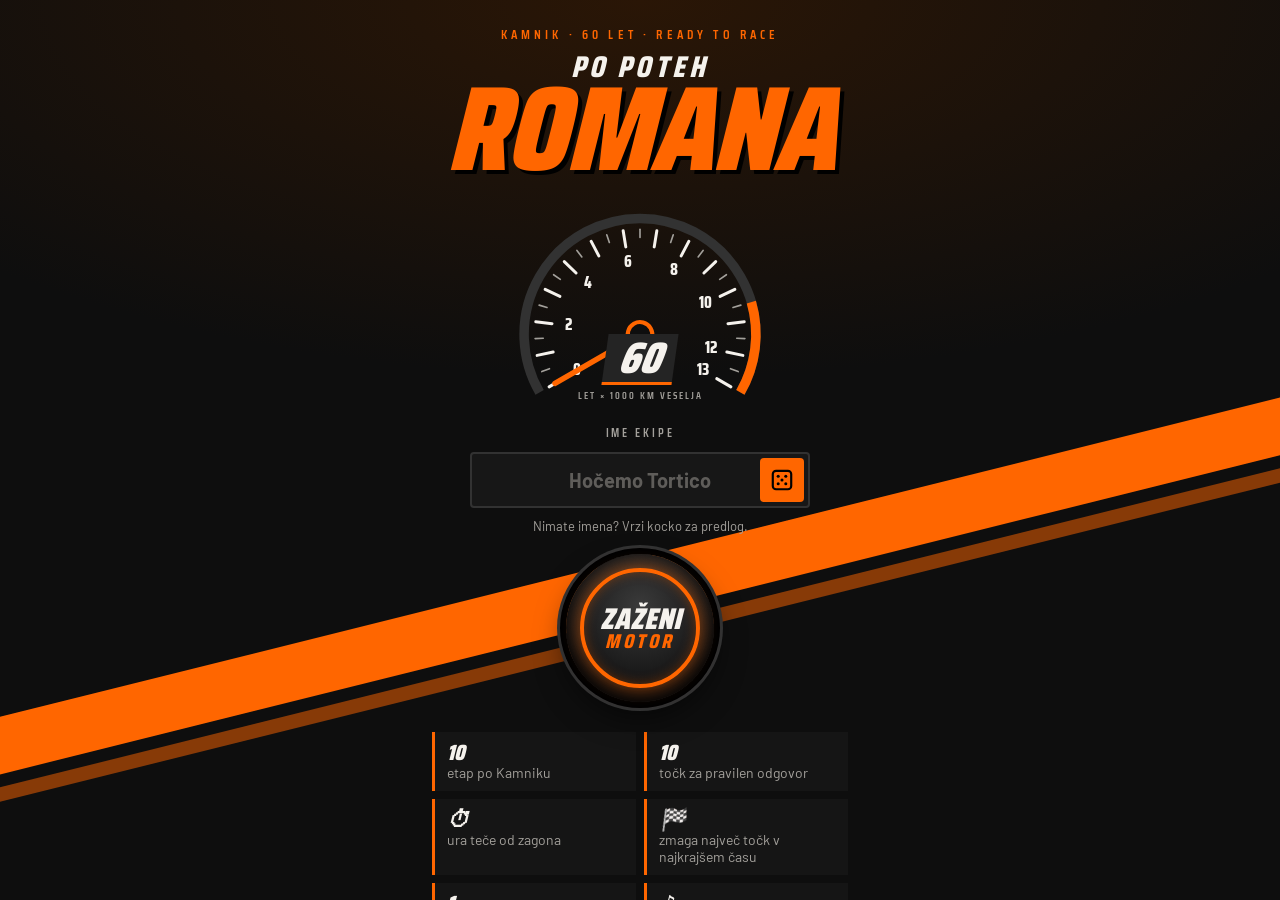
==== index.html @ 0e4c661f "Po poteh Romana – PWA kviz ob 60. rojstnem dnevu Co-Authored-By: Claude Opus 5.5 <noreply@anthropic." ====
<!DOCTYPE html>
<html lang="sl">
<head>
<meta charset="utf-8">
<meta name="viewport" content="width=device-width, initial-scale=1, viewport-fit=cover">
<title>Po poteh Romana – kviz ob 60. rojstnem dnevu</title>
<meta name="description" content="Motoristični kviz po Kamniku ob Romanovem 60. rojstnem dnevu.">
<meta name="theme-color" content="#0E0E0E">
<meta name="apple-mobile-web-app-capable" content="yes">
<meta name="mobile-web-app-capable" content="yes">
<meta name="apple-mobile-web-app-status-bar-style" content="black-translucent">
<meta name="apple-mobile-web-app-title" content="Po poteh Romana">
<link rel="manifest" href="manifest.webmanifest">
<link rel="icon" href="icons/icon.svg" type="image/svg+xml">
<link rel="apple-touch-icon" href="icons/apple-touch-icon.png">
<link rel="stylesheet" href="vendor/leaflet.css">
<link rel="stylesheet" href="app.css">
</head>
<body>

<!-- ============ UVOD ============ -->
<section id="intro" class="screen is-active" aria-labelledby="intro-title">
  <div class="intro-stripes" aria-hidden="true"></div>
  <div class="intro-inner">
    <p class="kicker">Kamnik · 60 let · Ready to race</p>
    <h1 id="intro-title" class="title">
      <span class="title-small">Po poteh</span>
      <span class="title-big">ROMANA</span>
    </h1>

    <div class="tach" aria-hidden="true">
      <svg viewBox="0 0 220 150" class="tach-svg">
        <g id="tach-ticks"></g>
        <path id="tach-red" class="tach-red"/>
        <g id="tach-needle" class="tach-needle">
          <line x1="110" y1="100" x2="110" y2="28"/>
          <circle cx="110" cy="100" r="9"/>
        </g>
      </svg>
      <div class="tach-readout">
        <span class="tach-num">60</span>
        <span class="tach-unit">LET&nbsp;× 1000&nbsp;KM&nbsp;VESELJA</span>
      </div>
    </div>

    <form id="rider-form" class="rider-form" autocomplete="off">
      <label for="rider-name" class="field-label">Ime ekipe</label>
      <div class="name-wrap">
        <input id="rider-name" name="rider" maxlength="28" placeholder="Rdeča črta" required>
        <button type="button" class="dice" id="dice-btn" aria-label="Predlagaj ime ekipe" title="Predlagaj ime ekipe">
          <svg viewBox="0 0 24 24"><rect x="3.5" y="3.5" width="17" height="17" rx="3"/><circle cx="8.5" cy="8.5" r="1.4"/><circle cx="15.5" cy="8.5" r="1.4"/><circle cx="12" cy="12" r="1.4"/><circle cx="8.5" cy="15.5" r="1.4"/><circle cx="15.5" cy="15.5" r="1.4"/></svg>
        </button>
      </div>
      <p class="hint small name-warn" id="name-taken" role="alert" hidden></p>
      <p class="hint small">Nimate imena? Vrzi kocko za predlog.</p>
      <button type="submit" class="ignition" id="ignition">
        <span class="ignition-ring"></span>
        <span class="ignition-text"><b>ZAŽENI</b><small>MOTOR</small></span>
      </button>
      <p class="hint" id="resume-hint" hidden>
        Vožnja je že v teku. <button type="button" class="link" id="resume-btn">Nadaljuj vožnjo</button>
      </p>
    </form>

    <ul class="rules">
      <li><b>10</b> etap po Kamniku</li>
      <li><b>10</b> točk za pravilen odgovor</li>
      <li><b>⏱</b> ura teče od zagona</li>
      <li><b>🏁</b> zmaga največ točk v najkrajšem času</li>
      <li><b>1</b> poskus na etapo</li>
      <li><b>♪</b> Radio Softi na vsaki etapi</li>
    </ul>

    <div class="intro-links">
      <button type="button" class="ghost-btn" data-open-help>Navodila</button>
      <button type="button" class="ghost-btn" data-open-board>Lestvica v živo</button>
    </div>
    <button id="install-btn" class="ghost-btn" hidden>Namesti v garažo (domači zaslon)</button>
    <p class="version">različica 16 · 17. 11. 2026</p>
    <p id="ios-hint" class="hint small" hidden>Na iPhonu: <b>Deli</b> → <b>Dodaj na začetni zaslon</b></p>
  </div>
</section>

<!-- ============ IGRA ============ -->
<section id="game" class="screen" aria-label="Zemljevid trase">
  <div id="map" role="application" aria-label="Zemljevid Kamnika z etapami"></div>

  <header class="hud">
    <div class="hud-cell hud-rider">
      <span class="hud-label" id="hud-name">—</span>
      <span class="hud-value timer" id="hud-time" aria-label="Čas vožnje">0:00</span>
    </div>
    <div class="hud-cell hud-score">
      <svg viewBox="0 0 64 40" class="mini-gauge" aria-hidden="true">
        <path d="M6 36 A26 26 0 0 1 58 36" class="mg-bg"/>
        <path d="M6 36 A26 26 0 0 1 58 36" class="mg-fill" id="mg-fill"/>
      </svg>
      <span class="hud-value big"><span id="hud-score">0</span><small>/100</small></span>
      <span class="hud-label">točke</span>
    </div>
    <div class="hud-cell hud-gear">
      <span class="hud-label">Prestava</span>
      <span class="gear" id="hud-gear">N</span>
    </div>
  </header>

  <div class="progress-rail" aria-hidden="true"><div id="progress-fill"></div></div>

  <footer class="dock">
    <button id="next-btn" class="next-btn">
      <span class="next-kicker" id="next-kicker">Naslednja etapa</span>
      <span class="next-name" id="next-name">—</span>
      <span class="next-arrow" aria-hidden="true">
        <svg viewBox="0 0 24 24"><path d="M5 12h12M12 6l6 6-6 6"/></svg>
      </span>
    </button>
  </footer>

  <aside id="stages" class="stages" aria-label="Seznam etap">
    <div class="stages-head">
      <div>
        <p class="kicker">Trasa po Kamniku</p>
        <h2>Etape</h2>
      </div>
      <button class="sheet-close stages-close" id="stages-close" aria-label="Zapri seznam etap">
        <svg viewBox="0 0 24 24"><path d="M6 6l12 12M18 6L6 18"/></svg>
      </button>
    </div>
    <ol class="stages-list" id="stages-list"></ol>
  </aside>
  <div class="backdrop stages-backdrop" id="stages-backdrop" hidden></div>

  <div class="map-tools">
    <button class="round-btn stages-btn" id="stages-btn" aria-label="Seznam etap">
      <svg viewBox="0 0 24 24"><path d="M9 6h11M9 12h11M9 18h11"/><circle cx="4.5" cy="6" r="1.3" class="fill"/><circle cx="4.5" cy="12" r="1.3" class="fill"/><circle cx="4.5" cy="18" r="1.3" class="fill"/></svg>
    </button>
    <button class="round-btn trophy-btn" data-open-board aria-label="Lestvica v živo">
      <svg viewBox="0 0 24 24"><path d="M7 4h10v5a5 5 0 0 1-10 0z"/><path d="M7 6H4v1.5A3.5 3.5 0 0 0 7.5 11M17 6h3v1.5a3.5 3.5 0 0 1-3.5 3.5M12 14v3M8 20h8M9.5 17h5v3h-5z"/></svg>
    </button>
    <button id="help-btn" class="round-btn" data-open-help aria-label="Navodila za igro">
      <svg viewBox="0 0 24 24"><circle cx="12" cy="12" r="9"/><path d="M9.5 9.5a2.6 2.6 0 1 1 3.6 2.4c-.7.3-1.1.9-1.1 1.6v.5"/><circle cx="12" cy="17.2" r=".6" class="fill"/></svg>
    </button>
    <button id="locate-btn" class="round-btn" aria-label="Pokaži, kje sem">
      <svg viewBox="0 0 24 24"><path d="M3 11l18-8-8 18-2-8z"/></svg>
    </button>
    <button id="recenter-btn" class="round-btn" aria-label="Pokaži celo traso">
      <svg viewBox="0 0 24 24"><path d="M4 9V4h5M20 9V4h-5M4 15v5h5M20 15v5h-5"/></svg>
    </button>
  </div>
</section>

<!-- ============ VPRAŠANJE ============ -->
<div id="sheet-backdrop" class="backdrop" hidden></div>
<section id="sheet" class="sheet" role="dialog" aria-modal="true" aria-labelledby="q-name" hidden>
  <div class="sheet-grip" aria-hidden="true"></div>
  <button class="sheet-close" id="sheet-close" aria-label="Zapri">
    <svg viewBox="0 0 24 24"><path d="M6 6l12 12M18 6L6 18"/></svg>
  </button>

  <div class="sheet-head">
    <div class="plate" id="q-plate">1</div>
    <div>
      <p class="sheet-kicker" id="q-kicker">Etapa 1 / 10</p>
      <h2 id="q-name">—</h2>
      <p class="sheet-tag" id="q-tag"></p>
    </div>
  </div>

  <div class="nav-row">
    <p class="nav-label">
      <svg viewBox="0 0 24 24" aria-hidden="true"><path d="M3 11l18-8-8 18-2-8z"/></svg>
      Pelji me tja <span id="nav-dist"></span>
    </p>
    <div class="nav-btns">
      <a class="nav-btn" id="nav-google" target="_blank" rel="noopener">Navigiraj z Google Zemljevidi</a>
    </div>
  </div>

  <div class="pit" id="pit">
    <button class="pit-play" id="pit-play" aria-label="Predvajaj namig">
      <svg viewBox="0 0 24 24" class="i-play"><path d="M8 5v14l11-7z"/></svg>
      <svg viewBox="0 0 24 24" class="i-pause"><path d="M7 5h4v14H7zM13 5h4v14h-4z"/></svg>
    </button>
    <div class="pit-body">
      <p class="pit-title">Radio Softi <span id="pit-voice">—</span></p>
      <div class="pit-bar"><div id="pit-progress"></div></div>
    </div>
    <span class="pit-time" id="pit-time">0:00</span>
  </div>

  <p class="question" id="q-text">—</p>
  <div class="options" id="q-options" role="group" aria-label="Odgovori"></div>

  <div class="verdict" id="verdict" hidden aria-live="polite">
    <p class="verdict-title" id="verdict-title"></p>
    <p class="verdict-fact" id="verdict-fact"></p>
    <div class="place-facts" id="place-facts" hidden>
      <p class="place-title"><svg class="gold-star" viewBox="0 0 24 24" aria-hidden="true"><defs><linearGradient id="gold" x1="0" y1="0" x2="1" y2="1"><stop offset="0" stop-color="#FFF1B0"/><stop offset=".45" stop-color="#F2C14E"/><stop offset="1" stop-color="#B8860B"/></linearGradient></defs><path d="M12 2.2l2.9 6.2 6.8.8-5 4.6 1.4 6.7L12 17.1l-6.1 3.4 1.4-6.7-5-4.6 6.8-.8z" fill="url(#gold)" stroke="#8a6508" stroke-width=".6" stroke-linejoin="round"/></svg> Zanimivosti o kraju</p>
      <ul id="place-list"></ul>
    </div>
    <div class="verdict-actions">
      <button class="cta" id="q-next">Naprej</button>
    </div>
  </div>
</section>

<!-- ============ CILJ ============ -->
<section id="finish" class="screen finish" aria-labelledby="finish-title">
  <canvas id="confetti" aria-hidden="true"></canvas>
  <div class="checker" aria-hidden="true"></div>
  <div class="finish-inner">
    <p class="kicker">Cilj · Kamnik</p>
    <h2 id="finish-title" class="title"><span class="title-big">CILJ!</span></h2>
    <p class="finish-name" id="finish-name"></p>
    <div class="finish-score"><span id="finish-score">0</span><small>/100</small></div>
    <div class="finish-time"><span class="hud-label">Čas vožnje</span><b id="finish-time">0:00</b></div>
    <p class="rank" id="finish-rank"></p>
    <div class="words-board" id="words-board" hidden>
      <p class="help-sub">Roman v besedah</p>
      <div class="word-cloud" id="word-cloud"></div>
      <p class="hint small" id="word-note"></p>
    </div>
    <p class="finish-msg">Vse najboljše za 60, Roman!<br>Naj bo cesta suha, ovinki lepi in rezervoar vedno poln.</p>
    <div class="finish-actions">
      <button class="cta" data-open-board>Lestvica v živo</button>
      <button class="ghost-btn" id="copy-btn">Kopiraj rezultat</button>
      <button class="ghost-btn" id="review-btn">Poglej traso</button>
      <button class="link" id="reset-btn">Nova vožnja</button>
    </div>
    <p class="hint small" id="copy-note" hidden></p>
  </div>
</section>

<!-- ============ LESTVICA ============ -->
<div id="board" class="help" role="dialog" aria-modal="true" aria-labelledby="board-title" hidden>
  <div class="help-card board-card">
    <button class="sheet-close" id="board-close" aria-label="Zapri lestvico">
      <svg viewBox="0 0 24 24"><path d="M6 6l12 12M18 6L6 18"/></svg>
    </button>
    <p class="kicker live-kicker"><span class="live-dot" id="board-dot"></span><span id="board-status">V živo</span></p>
    <h2 id="board-title">Lestvica</h2>
    <p class="board-rule">Največ točk, nato najkrajši čas vožnje.</p>
    <div class="board-head" aria-hidden="true"><span>#</span><span>Ekipa</span><span>Točke</span><span>Čas</span></div>
    <ol class="board-list" id="board-list"></ol>
    <p class="hint small" id="board-empty" hidden>Na trasi še ni nobene ekipe. Prva, ki zažene motor, se pokaže tukaj.</p>
    <a class="ghost-btn small board-tv" href="leaderboard.html" target="_blank" rel="noopener">Odpri lestvico za velik zaslon</a>
  </div>
</div>

<!-- ============ NAVODILA (interaktivni vodič) ============ -->
<div id="help" class="guide" role="dialog" aria-modal="true" aria-labelledby="guide-title" hidden>
  <div class="guide-card">
    <header class="guide-top">
      <div class="guide-titles">
        <p class="kicker">Priročnik za voznika</p>
        <h2 id="guide-title">Navodila za igro</h2>
      </div>
      <button class="sheet-close" id="help-close" aria-label="Zapri navodila">
        <svg viewBox="0 0 24 24"><path d="M6 6l12 12M18 6L6 18"/></svg>
      </button>
    </header>

    <div class="guide-gears" id="guide-gears" role="tablist" aria-label="Pravila"></div>

    <div class="guide-viewport" id="guide-viewport">
      <div class="guide-track" id="guide-track">

        <!-- 1 -->
        <section class="gs" aria-roledescription="kartica" aria-label="Pravilo 1 od 9">
          <div class="gs-art art-ignite" aria-hidden="true">
            <svg viewBox="0 0 220 130" class="mini-tach">
              <path d="M30 110 A80 80 0 1 1 190 110" class="mt-arc"/>
              <path d="M168 52 A80 80 0 0 1 190 110" class="mt-red"/>
              <g class="mt-needle"><line x1="110" y1="110" x2="110" y2="45"/><circle cx="110" cy="110" r="7"/></g>
            </svg>
            <div class="mini-ign"><span>ZAŽENI<br><small>MOTOR</small></span></div>
          </div>
          <div class="gs-copy">
            <p class="gs-num">Pravilo 1 / 9</p>
            <h3><span class="emo">🏍️</span> Zaženi motor</h3>
            <p>Vpiši ime ekipe (ali vrzi kocko za predlog) in pritisni okrogli gumb <em>ZAŽENI MOTOR</em>. Ta trenutek se začne merjenje časa. Vsak telefon je ena ekipa.</p>
          </div>
        </section>

        <!-- 2 -->
        <section class="gs" aria-roledescription="kartica" aria-label="Pravilo 2 od 9">
          <div class="gs-art art-route" aria-hidden="true">
            <svg viewBox="0 0 300 140">
              <path class="rt-casing" d="M30 105 C 70 105, 70 40, 110 45 S 150 110, 190 95 S 240 30, 272 40"/>
              <path class="rt-line" d="M30 105 C 70 105, 70 40, 110 45 S 150 110, 190 95 S 240 30, 272 40"/>
            </svg>
            <span class="rt-plate p-s" style="left:10%;top:75%">S</span>
            <span class="rt-plate" style="left:36.7%;top:32%">1</span>
            <span class="rt-plate" style="left:63.3%;top:68%">2</span>
            <span class="rt-plate p-c" style="left:90.7%;top:28%">C</span>
          </div>
          <div class="gs-copy">
            <p class="gs-num">Pravilo 2 / 9</p>
            <h3><span class="emo">🗺️</span> Preuči traso</h3>
            <p>Na zemljevidu so startne številke: <span class="chip chip-s">S</span> je start pri Romanovi domači hiši, <span class="chip">1</span>–<span class="chip">8</span> so etape, <span class="chip chip-c">C</span> je cilj na Novem trgu. Oranžna črtkana črta kaže priporočeni vrstni red.</p>
          </div>
        </section>

        <!-- 3 -->
        <section class="gs" aria-roledescription="kartica" aria-label="Pravilo 3 od 9">
          <div class="gs-art art-nav" aria-hidden="true">
            <svg viewBox="0 0 300 140" class="nav-road">
              <path d="M20 120 C 90 120, 110 30, 180 40 S 250 90, 270 40"/>
            </svg>
            <span class="nav-bike">🏍️</span>
            <span class="nav-pin"><svg viewBox="0 0 24 32"><path d="M12 31s10-11.2 10-19A10 10 0 0 0 2 12c0 7.8 10 19 10 19z"/><circle cx="12" cy="12" r="4"/></svg></span>
            <span class="nav-btn-mini">Navigiraj z Google Zemljevidi</span>
          </div>
          <div class="gs-copy">
            <p class="gs-num">Pravilo 3 / 9</p>
            <h3><span class="emo">🧭</span> Odpelji do etape</h3>
            <p>Gumb <em>Navigiraj z Google Zemljevidi</em> te pripelje do lokacije.</p>
          </div>
        </section>

        <!-- 4 -->
        <section class="gs" aria-roledescription="kartica" aria-label="Pravilo 4 od 9">
          <div class="gs-art art-radio" aria-hidden="true">
            <div class="radio-box">
              <span class="radio-onair">● ON AIR</span>
              <span class="radio-name">RADIO SOFTI</span>
              <div class="radio-eq"><i></i><i></i><i></i><i></i><i></i><i></i><i></i><i></i><i></i><i></i><i></i><i></i><i></i><i></i></div>
            </div>
          </div>
          <div class="gs-copy">
            <p class="gs-num">Pravilo 4 / 9</p>
            <h3><span class="emo">📻</span> Poslušaj Radio Softi</h3>
            <p>Na vsaki etapi poslušaj Radio Softi, da izveš zgodbo iz Romanovega življenja.</p>
          </div>
        </section>

        <!-- 5 -->
        <section class="gs" aria-roledescription="kartica" aria-label="Pravilo 5 od 9">
          <div class="gs-art art-answer" aria-hidden="true">
            <div class="ans-list">
              <span class="ans-q">Koliko koles ima motor?</span>
              <span class="ans"><b>A</b>1 kolo</span>
              <span class="ans ans-ok"><b>B</b>2 kolesi</span>
              <span class="ans"><b>C</b>3 kolesa</span>
            </div>
            <span class="ans-pop">+10</span>
            <span class="ans-tap"></span>
          </div>
          <div class="gs-copy">
            <p class="gs-num">Pravilo 5 / 9</p>
            <h3><span class="emo">✅</span> Izberi odgovor</h3>
            <p>Vsako vprašanje ima le <b>en poskus</b>. Pravilen odgovor prinese <b>10 točk</b>, napačen 0 točk.</p>
          </div>
        </section>

        <!-- 6 -->
        <section class="gs" aria-roledescription="kartica" aria-label="Pravilo 6 od 9">
          <div class="gs-art art-photo" aria-hidden="true">
            <div class="cam">
              <i class="cam-c tl"></i><i class="cam-c tr"></i><i class="cam-c bl"></i><i class="cam-c br"></i>
              <div class="cam-crew"><span>😄</span><span>🤘</span><span>😎</span><span>🥳</span></div>
              <i class="cam-flash"></i>
            </div>
            <div class="chat">
              <p class="chat-head">PO POTEH ROMANA</p>
              <p class="chat-bubble">📸 Mi na etapi! <span class="chat-ticks">✓✓</span></p>
            </div>
          </div>
          <div class="gs-copy">
            <p class="gs-num">Pravilo 6 / 9</p>
            <h3><span class="emo">📸</span> Ustvarjaj spomine!</h3>
            <p>Na vsaki lokaciji skupina ustvari skupinsko sliko in jo pošlje v pogovorno skupino na WhatsApp <em>PO POTEH ROMANA</em>. 🤳💬</p>
          </div>
        </section>

        <!-- 7 -->
        <section class="gs" aria-roledescription="kartica" aria-label="Pravilo 7 od 9">
          <div class="gs-art art-gear" aria-hidden="true">
            <div class="g-hud">
              <div class="g-cell"><span class="g-lbl">Čas</span><span class="g-time"><span class="g-roll"><span>0:00</span><span>4:12</span><span>9:47</span><span>15:03</span><span>21:38</span><span>28:15</span><span>34:50</span></span></span></div>
              <div class="g-cell"><span class="g-lbl">Točke</span><div class="g-bar"><i></i></div></div>
              <div class="g-cell"><span class="g-lbl">Prestava</span><span class="g-box"><span class="g-roll"><span>N</span><span>1</span><span>2</span><span>3</span><span>4</span><span>5</span><span>6</span></span></span></div>
            </div>
          </div>
          <div class="gs-copy">
            <p class="gs-num">Pravilo 7 / 9</p>
            <h3><span class="emo">⚙️</span> Prestavljaj navzgor</h3>
            <p>Zgoraj vidiš čas vožnje, točke (največ 100) in prestavo – višje kot si na trasi, višja je prestava. Ura teče ves čas, tudi med poslušanjem Radia Softi in če zapreš aplikacijo. ⏱️</p>
          </div>
        </section>

        <!-- 8 -->
        <section class="gs" aria-roledescription="kartica" aria-label="Pravilo 8 od 9">
          <div class="gs-art art-finish" aria-hidden="true">
            <div class="flag"><div class="flag-cloth"></div><i class="flag-pole"></i></div>
            <div class="fin-confetti"><i></i><i></i><i></i><i></i><i></i><i></i><i></i><i></i><i></i><i></i><i></i><i></i></div>
          </div>
          <div class="gs-copy">
            <p class="gs-num">Pravilo 8 / 9</p>
            <h3><span class="emo">🏁</span> Pripelji na cilj</h3>
            <p>Ko odgovoriš na vseh 10 vprašanj, se ura ustavi in te čaka karirasta zastava. 🎉</p>
          </div>
        </section>

        <!-- 9 -->
        <section class="gs" aria-roledescription="kartica" aria-label="Pravilo 9 od 9">
          <div class="gs-art art-board" aria-hidden="true">
            <div class="mb">
              <div class="mb-row r1"><b>1</b><span>Škis Runda</span><em>70</em></div>
              <div class="mb-row r2"><b>2</b><span>Moto Tetke</span><em>60</em></div>
              <div class="mb-row r3"><b>3</b><span>Vedno Žejni</span><em>50</em></div>
            </div>
            <span class="mb-live">● V ŽIVO</span>
          </div>
          <div class="gs-copy">
            <p class="gs-num">Pravilo 9 / 9</p>
            <h3><span class="emo">🏆</span> Spremljaj lestvico v živo</h3>
            <p>Z gumbom s pokalom na zemljevidu vidiš, kako se odrežejo druge ekipe – točke, prevožene etape in čas se osvežujejo sproti. 📊</p>
          </div>
        </section>

        <!-- finale -->
        <section class="gs gs-final" aria-roledescription="kartica" aria-label="Kdo zmaga">
          <div class="gs-copy">
            <p class="gs-num">Pred štartom</p>
            <h3><span class="emo">🥇</span> Kdo zmaga?</h3>
            <p>Zmaga ekipa z <b>največ točkami</b>. Če imata dve ekipi enako točk, zmaga tista s <b>krajšim časom vožnje</b>.</p>
            <ul class="final-ranks">
              <li><b>100</b><span>Tovarniški dirkač KTM</span></li>
              <li><b>80–90</b><span>Veteran Dakarja</span></li>
              <li><b>50–70</b><span>Enduro mojster</span></li>
              <li><b>30–40</b><span>Nedeljski voznik</span></li>
              <li><b>0–20</b><span>Še s pomožnimi kolesi</span></li>
            </ul>
            <div class="final-notes">
              <p>🦺 <b>Varnost na prvem mestu:</b> med vožnjo ne glej v telefon – ustavi, nato odgovarjaj.</p>
              <p>💾 <b>Napredek se shrani</b> na telefonu, tudi če zapreš aplikacijo.</p>
            </div>
          </div>
        </section>
      </div>
    </div>

    <footer class="guide-nav">
      <button class="ghost-btn small" id="guide-prev" type="button">Nazaj</button>
      <span class="guide-count" id="guide-count" aria-live="polite">1 / 9</span>
      <button class="cta" id="guide-next" type="button">Naprej</button>
      <button class="cta" id="help-ok" type="button" hidden>Na štart! 🏍️</button>
    </footer>
  </div>
</div>

<!-- potrditev -->
<div id="confirm" class="confirm" role="alertdialog" aria-modal="true" aria-labelledby="confirm-text" hidden>
  <div class="confirm-card">
    <p id="confirm-text">Res začnem novo vožnjo? Vse točke se izbrišejo.</p>
    <div class="verdict-actions">
      <button class="ghost-btn small" id="confirm-no">Ne, vozim naprej</button>
      <button class="cta" id="confirm-yes">Da, na štart</button>
    </div>
  </div>
</div>

<div id="toast" class="toast" role="status" aria-live="polite"></div>

<script src="vendor/leaflet.js"></script>
<script src="data.js"></script>
<script src="config.js"></script>
<script src="lb.js"></script>
<script src="engine-sound.js"></script>
<script src="app.js"></script>
</body>
</html>
---- vendor/leaflet.css ----
/* required styles */

.leaflet-pane,
.leaflet-tile,
.leaflet-marker-icon,
.leaflet-marker-shadow,
.leaflet-tile-container,
.leaflet-pane > svg,
.leaflet-pane > canvas,
.leaflet-zoom-box,
.leaflet-image-layer,
.leaflet-layer {
	position: absolute;
	left: 0;
	top: 0;
	}
.leaflet-container {
	overflow: hidden;
	}
.leaflet-tile,
.leaflet-marker-icon,
.leaflet-marker-shadow {
	-webkit-user-select: none;
	   -moz-user-select: none;
	        user-select: none;
	  -webkit-user-drag: none;
	}
/* Prevents IE11 from highlighting tiles in blue */
.leaflet-tile::selection {
	background: transparent;
}
/* Safari renders non-retina tile on retina better with this, but Chrome is worse */
.leaflet-safari .leaflet-tile {
	image-rendering: -webkit-optimize-contrast;
	}
/* hack that prevents hw layers "stretching" when loading new tiles */
.leaflet-safari .leaflet-tile-container {
	width: 1600px;
	height: 1600px;
	-webkit-transform-origin: 0 0;
	}
.leaflet-marker-icon,
.leaflet-marker-shadow {
	display: block;
	}
/* .leaflet-container svg: reset svg max-width decleration shipped in Joomla! (joomla.org) 3.x */
/* .leaflet-container img: map is broken in FF if you have max-width: 100% on tiles */
.leaflet-container .leaflet-overlay-pane svg {
	max-width: none !important;
	max-height: none !important;
	}
.leaflet-container .leaflet-marker-pane img,
.leaflet-container .leaflet-shadow-pane img,
.leaflet-container .leaflet-tile-pane img,
.leaflet-container img.leaflet-image-layer,
.leaflet-container .leaflet-tile {
	max-width: none !important;
	max-height: none !important;
	width: auto;
	padding: 0;
	}

.leaflet-container img.leaflet-tile {
	/* See: https://bugs.chromium.org/p/chromium/issues/detail?id=600120 */
	mix-blend-mode: plus-lighter;
}

.leaflet-container.leaflet-touch-zoom {
	-ms-touch-action: pan-x pan-y;
	touch-action: pan-x pan-y;
	}
.leaflet-container.leaflet-touch-drag {
	-ms-touch-action: pinch-zoom;
	/* Fallback for FF which doesn't support pinch-zoom */
	touch-action: none;
	touch-action: pinch-zoom;
}
.leaflet-container.leaflet-touch-drag.leaflet-touch-zoom {
	-ms-touch-action: none;
	touch-action: none;
}
.leaflet-container {
	-webkit-tap-highlight-color: transparent;
}
.leaflet-container a {
	-webkit-tap-highlight-color: rgba(51, 181, 229, 0.4);
}
.leaflet-tile {
	filter: inherit;
	visibility: hidden;
	}
.leaflet-tile-loaded {
	visibility: inherit;
	}
.leaflet-zoom-box {
	width: 0;
	height: 0;
	-moz-box-sizing: border-box;
	     box-sizing: border-box;
	z-index: 800;
	}
/* workaround for https://bugzilla.mozilla.org/show_bug.cgi?id=888319 */
.leaflet-overlay-pane svg {
	-moz-user-select: none;
	}

.leaflet-pane         { z-index: 400; }

.leaflet-tile-pane    { z-index: 200; }
.leaflet-overlay-pane { z-index: 400; }
.leaflet-shadow-pane  { z-index: 500; }
.leaflet-marker-pane  { z-index: 600; }
.leaflet-tooltip-pane   { z-index: 650; }
.leaflet-popup-pane   { z-index: 700; }

.leaflet-map-pane canvas { z-index: 100; }
.leaflet-map-pane svg    { z-index: 200; }

.leaflet-vml-shape {
	width: 1px;
	height: 1px;
	}
.lvml {
	behavior: url(#default#VML);
	display: inline-block;
	position: absolute;
	}


/* control positioning */

.leaflet-control {
	position: relative;
	z-index: 800;
	pointer-events: visiblePainted; /* IE 9-10 doesn't have auto */
	pointer-events: auto;
	}
.leaflet-top,
.leaflet-bottom {
	position: absolute;
	z-index: 1000;
	pointer-events: none;
	}
.leaflet-top {
	top: 0;
	}
.leaflet-right {
	right: 0;
	}
.leaflet-bottom {
	bottom: 0;
	}
.leaflet-left {
	left: 0;
	}
.leaflet-control {
	float: left;
	clear: both;
	}
.leaflet-right .leaflet-control {
	float: right;
	}
.leaflet-top .leaflet-control {
	margin-top: 10px;
	}
.leaflet-bottom .leaflet-control {
	margin-bottom: 10px;
	}
.leaflet-left .leaflet-control {
	margin-left: 10px;
	}
.leaflet-right .leaflet-control {
	margin-right: 10px;
	}


/* zoom and fade animations */

.leaflet-fade-anim .leaflet-popup {
	opacity: 0;
	-webkit-transition: opacity 0.2s linear;
	   -moz-transition: opacity 0.2s linear;
	        transition: opacity 0.2s linear;
	}
.leaflet-fade-anim .leaflet-map-pane .leaflet-popup {
	opacity: 1;
	}
.leaflet-zoom-animated {
	-webkit-transform-origin: 0 0;
	    -ms-transform-origin: 0 0;
	        transform-origin: 0 0;
	}
svg.leaflet-zoom-animated {
	will-change: transform;
}

.leaflet-zoom-anim .leaflet-zoom-animated {
	-webkit-transition: -webkit-transform 0.25s cubic-bezier(0,0,0.25,1);
	   -moz-transition:    -moz-transform 0.25s cubic-bezier(0,0,0.25,1);
	        transition:         transform 0.25s cubic-bezier(0,0,0.25,1);
	}
.leaflet-zoom-anim .leaflet-tile,
.leaflet-pan-anim .leaflet-tile {
	-webkit-transition: none;
	   -moz-transition: none;
	        transition: none;
	}

.leaflet-zoom-anim .leaflet-zoom-hide {
	visibility: hidden;
	}


/* cursors */

.leaflet-interactive {
	cursor: pointer;
	}
.leaflet-grab {
	cursor: -webkit-grab;
	cursor:    -moz-grab;
	cursor:         grab;
	}
.leaflet-crosshair,
.leaflet-crosshair .leaflet-interactive {
	cursor: crosshair;
	}
.leaflet-popup-pane,
.leaflet-control {
	cursor: auto;
	}
.leaflet-dragging .leaflet-grab,
.leaflet-dragging .leaflet-grab .leaflet-interactive,
.leaflet-dragging .leaflet-marker-draggable {
	cursor: move;
	cursor: -webkit-grabbing;
	cursor:    -moz-grabbing;
	cursor:         grabbing;
	}

/* marker & overlays interactivity */
.leaflet-marker-icon,
.leaflet-marker-shadow,
.leaflet-image-layer,
.leaflet-pane > svg path,
.leaflet-tile-container {
	pointer-events: none;
	}

.leaflet-marker-icon.leaflet-interactive,
.leaflet-image-layer.leaflet-interactive,
.leaflet-pane > svg path.leaflet-interactive,
svg.leaflet-image-layer.leaflet-interactive path {
	pointer-events: visiblePainted; /* IE 9-10 doesn't have auto */
	pointer-events: auto;
	}

/* visual tweaks */

.leaflet-container {
	background: #ddd;
	outline-offset: 1px;
	}
.leaflet-container a {
	color: #0078A8;
	}
.leaflet-zoom-box {
	border: 2px dotted #38f;
	background: rgba(255,255,255,0.5);
	}


/* general typography */
.leaflet-container {
	font-family: "Helvetica Neue", Arial, Helvetica, sans-serif;
	font-size: 12px;
	font-size: 0.75rem;
	line-height: 1.5;
	}


/* general toolbar styles */

.leaflet-bar {
	box-shadow: 0 1px 5px rgba(0,0,0,0.65);
	border-radius: 4px;
	}
.leaflet-bar a {
	background-color: #fff;
	border-bottom: 1px solid #ccc;
	width: 26px;
	height: 26px;
	line-height: 26px;
	display: block;
	text-align: center;
	text-decoration: none;
	color: black;
	}
.leaflet-bar a,
.leaflet-control-layers-toggle {
	background-position: 50% 50%;
	background-repeat: no-repeat;
	display: block;
	}
.leaflet-bar a:hover,
.leaflet-bar a:focus {
	background-color: #f4f4f4;
	}
.leaflet-bar a:first-child {
	border-top-left-radius: 4px;
	border-top-right-radius: 4px;
	}
.leaflet-bar a:last-child {
	border-bottom-left-radius: 4px;
	border-bottom-right-radius: 4px;
	border-bottom: none;
	}
.leaflet-bar a.leaflet-disabled {
	cursor: default;
	background-color: #f4f4f4;
	color: #bbb;
	}

.leaflet-touch .leaflet-bar a {
	width: 30px;
	height: 30px;
	line-height: 30px;
	}
.leaflet-touch .leaflet-bar a:first-child {
	border-top-left-radius: 2px;
	border-top-right-radius: 2px;
	}
.leaflet-touch .leaflet-bar a:last-child {
	border-bottom-left-radius: 2px;
	border-bottom-right-radius: 2px;
	}

/* zoom control */

.leaflet-control-zoom-in,
.leaflet-control-zoom-out {
	font: bold 18px 'Lucida Console', Monaco, monospace;
	text-indent: 1px;
	}

.leaflet-touch .leaflet-control-zoom-in, .leaflet-touch .leaflet-control-zoom-out  {
	font-size: 22px;
	}


/* layers control */

.leaflet-control-layers {
	box-shadow: 0 1px 5px rgba(0,0,0,0.4);
	background: #fff;
	border-radius: 5px;
	}
.leaflet-control-layers-toggle {
	background-image: url(images/layers.png);
	width: 36px;
	height: 36px;
	}
.leaflet-retina .leaflet-control-layers-toggle {
	background-image: url(images/layers-2x.png);
	background-size: 26px 26px;
	}
.leaflet-touch .leaflet-control-layers-toggle {
	width: 44px;
	height: 44px;
	}
.leaflet-control-layers .leaflet-control-layers-list,
.leaflet-control-layers-expanded .leaflet-control-layers-toggle {
	display: none;
	}
.leaflet-control-layers-expanded .leaflet-control-layers-list {
	display: block;
	position: relative;
	}
.leaflet-control-layers-expanded {
	padding: 6px 10px 6px 6px;
	color: #333;
	background: #fff;
	}
.leaflet-control-layers-scrollbar {
	overflow-y: scroll;
	overflow-x: hidden;
	padding-right: 5px;
	}
.leaflet-control-layers-selector {
	margin-top: 2px;
	position: relative;
	top: 1px;
	}
.leaflet-control-layers label {
	display: block;
	font-size: 13px;
	font-size: 1.08333em;
	}
.leaflet-control-layers-separator {
	height: 0;
	border-top: 1px solid #ddd;
	margin: 5px -10px 5px -6px;
	}

/* Default icon URLs */
.leaflet-default-icon-path { /* used only in path-guessing heuristic, see L.Icon.Default */
	background-image: url(images/marker-icon.png);
	}


/* attribution and scale controls */

.leaflet-container .leaflet-control-attribution {
	background: #fff;
	background: rgba(255, 255, 255, 0.8);
	margin: 0;
	}
.leaflet-control-attribution,
.leaflet-control-scale-line {
	padding: 0 5px;
	color: #333;
	line-height: 1.4;
	}
.leaflet-control-attribution a {
	text-decoration: none;
	}
.leaflet-control-attribution a:hover,
.leaflet-control-attribution a:focus {
	text-decoration: underline;
	}
.leaflet-attribution-flag {
	display: inline !important;
	vertical-align: baseline !important;
	width: 1em;
	height: 0.6669em;
	}
.leaflet-left .leaflet-control-scale {
	margin-left: 5px;
	}
.leaflet-bottom .leaflet-control-scale {
	margin-bottom: 5px;
	}
.leaflet-control-scale-line {
	border: 2px solid #777;
	border-top: none;
	line-height: 1.1;
	padding: 2px 5px 1px;
	white-space: nowrap;
	-moz-box-sizing: border-box;
	     box-sizing: border-box;
	background: rgba(255, 255, 255, 0.8);
	text-shadow: 1px 1px #fff;
	}
.leaflet-control-scale-line:not(:first-child) {
	border-top: 2px solid #777;
	border-bottom: none;
	margin-top: -2px;
	}
.leaflet-control-scale-line:not(:first-child):not(:last-child) {
	border-bottom: 2px solid #777;
	}

.leaflet-touch .leaflet-control-attribution,
.leaflet-touch .leaflet-control-layers,
.leaflet-touch .leaflet-bar {
	box-shadow: none;
	}
.leaflet-touch .leaflet-control-layers,
.leaflet-touch .leaflet-bar {
	border: 2px solid rgba(0,0,0,0.2);
	background-clip: padding-box;
	}


/* popup */

.leaflet-popup {
	position: absolute;
	text-align: center;
	margin-bottom: 20px;
	}
.leaflet-popup-content-wrapper {
	padding: 1px;
	text-align: left;
	border-radius: 12px;
	}
.leaflet-popup-content {
	margin: 13px 24px 13px 20px;
	line-height: 1.3;
	font-size: 13px;
	font-size: 1.08333em;
	min-height: 1px;
	}
.leaflet-popup-content p {
	margin: 17px 0;
	margin: 1.3em 0;
	}
.leaflet-popup-tip-container {
	width: 40px;
	height: 20px;
	position: absolute;
	left: 50%;
	margin-top: -1px;
	margin-left: -20px;
	overflow: hidden;
	pointer-events: none;
	}
.leaflet-popup-tip {
	width: 17px;
	height: 17px;
	padding: 1px;

	margin: -10px auto 0;
	pointer-events: auto;

	-webkit-transform: rotate(45deg);
	   -moz-transform: rotate(45deg);
	    -ms-transform: rotate(45deg);
	        transform: rotate(45deg);
	}
.leaflet-popup-content-wrapper,
.leaflet-popup-tip {
	background: white;
	color: #333;
	box-shadow: 0 3px 14px rgba(0,0,0,0.4);
	}
.leaflet-container a.leaflet-popup-close-button {
	position: absolute;
	top: 0;
	right: 0;
	border: none;
	text-align: center;
	width: 24px;
	height: 24px;
	font: 16px/24px Tahoma, Verdana, sans-serif;
	color: #757575;
	text-decoration: none;
	background: transparent;
	}
.leaflet-container a.leaflet-popup-close-button:hover,
.leaflet-container a.leaflet-popup-close-button:focus {
	color: #585858;
	}
.leaflet-popup-scrolled {
	overflow: auto;
	}

.leaflet-oldie .leaflet-popup-content-wrapper {
	-ms-zoom: 1;
	}
.leaflet-oldie .leaflet-popup-tip {
	width: 24px;
	margin: 0 auto;

	-ms-filter: "progid:DXImageTransform.Microsoft.Matrix(M11=0.70710678, M12=0.70710678, M21=-0.70710678, M22=0.70710678)";
	filter: progid:DXImageTransform.Microsoft.Matrix(M11=0.70710678, M12=0.70710678, M21=-0.70710678, M22=0.70710678);
	}

.leaflet-oldie .leaflet-control-zoom,
.leaflet-oldie .leaflet-control-layers,
.leaflet-oldie .leaflet-popup-content-wrapper,
.leaflet-oldie .leaflet-popup-tip {
	border: 1px solid #999;
	}


/* div icon */

.leaflet-div-icon {
	background: #fff;
	border: 1px solid #666;
	}


/* Tooltip */
/* Base styles for the element that has a tooltip */
.leaflet-tooltip {
	position: absolute;
	padding: 6px;
	background-color: #fff;
	border: 1px solid #fff;
	border-radius: 3px;
	color: #222;
	white-space: nowrap;
	-webkit-user-select: none;
	-moz-user-select: none;
	-ms-user-select: none;
	user-select: none;
	pointer-events: none;
	box-shadow: 0 1px 3px rgba(0,0,0,0.4);
	}
.leaflet-tooltip.leaflet-interactive {
	cursor: pointer;
	pointer-events: auto;
	}
.leaflet-tooltip-top:before,
.leaflet-tooltip-bottom:before,
.leaflet-tooltip-left:before,
.leaflet-tooltip-right:before {
	position: absolute;
	pointer-events: none;
	border: 6px solid transparent;
	background: transparent;
	content: "";
	}

/* Directions */

.leaflet-tooltip-bottom {
	margin-top: 6px;
}
.leaflet-tooltip-top {
	margin-top: -6px;
}
.leaflet-tooltip-bottom:before,
.leaflet-tooltip-top:before {
	left: 50%;
	margin-left: -6px;
	}
.leaflet-tooltip-top:before {
	bottom: 0;
	margin-bottom: -12px;
	border-top-color: #fff;
	}
.leaflet-tooltip-bottom:before {
	top: 0;
	margin-top: -12px;
	margin-left: -6px;
	border-bottom-color: #fff;
	}
.leaflet-tooltip-left {
	margin-left: -6px;
}
.leaflet-tooltip-right {
	margin-left: 6px;
}
.leaflet-tooltip-left:before,
.leaflet-tooltip-right:before {
	top: 50%;
	margin-top: -6px;
	}
.leaflet-tooltip-left:before {
	right: 0;
	margin-right: -12px;
	border-left-color: #fff;
	}
.leaflet-tooltip-right:before {
	left: 0;
	margin-left: -12px;
	border-right-color: #fff;
	}

/* Printing */

@media print {
	/* Prevent printers from removing background-images of controls. */
	.leaflet-control {
		-webkit-print-color-adjust: exact;
		print-color-adjust: exact;
		}
	}
---- app.css ----
/* ===== Pisave (lokalno, delujejo tudi brez povezave) ===== */
@font-face{font-family:"Saira C";font-weight:600;font-display:swap;src:url(fonts/saira-condensed-latin-600-normal.woff2) format("woff2");unicode-range:U+0000-00FF,U+0131,U+0152-0153,U+02BB-02BC,U+02C6,U+02DA,U+02DC,U+2000-206F,U+20AC,U+2122,U+2191,U+2193,U+2212,U+2215}
@font-face{font-family:"Saira C";font-weight:600;font-display:swap;src:url(fonts/saira-condensed-latin-ext-600-normal.woff2) format("woff2");unicode-range:U+0100-02AF,U+1E00-1EFF,U+20A0-20AB,U+20AD-20C0,U+2C60-2C7F,U+A720-A7FF}
@font-face{font-family:"Saira C";font-weight:800;font-display:swap;src:url(fonts/saira-condensed-latin-800-normal.woff2) format("woff2");unicode-range:U+0000-00FF,U+0131,U+0152-0153,U+02BB-02BC,U+02C6,U+02DA,U+02DC,U+2000-206F,U+20AC,U+2122,U+2191,U+2193,U+2212,U+2215}
@font-face{font-family:"Saira C";font-weight:800;font-display:swap;src:url(fonts/saira-condensed-latin-ext-800-normal.woff2) format("woff2");unicode-range:U+0100-02AF,U+1E00-1EFF,U+20A0-20AB,U+20AD-20C0,U+2C60-2C7F,U+A720-A7FF}
@font-face{font-family:"Saira C";font-weight:900;font-display:swap;src:url(fonts/saira-condensed-latin-900-normal.woff2) format("woff2");unicode-range:U+0000-00FF,U+0131,U+0152-0153,U+02BB-02BC,U+02C6,U+02DA,U+02DC,U+2000-206F,U+20AC,U+2122,U+2191,U+2193,U+2212,U+2215}
@font-face{font-family:"Saira C";font-weight:900;font-display:swap;src:url(fonts/saira-condensed-latin-ext-900-normal.woff2) format("woff2");unicode-range:U+0100-02AF,U+1E00-1EFF,U+20A0-20AB,U+20AD-20C0,U+2C60-2C7F,U+A720-A7FF}
@font-face{font-family:"Barlow";font-weight:400;font-display:swap;src:url(fonts/barlow-latin-400-normal.woff2) format("woff2");unicode-range:U+0000-00FF,U+0131,U+0152-0153,U+02BB-02BC,U+02C6,U+02DA,U+02DC,U+2000-206F,U+20AC,U+2122,U+2191,U+2193,U+2212,U+2215}
@font-face{font-family:"Barlow";font-weight:400;font-display:swap;src:url(fonts/barlow-latin-ext-400-normal.woff2) format("woff2");unicode-range:U+0100-02AF,U+1E00-1EFF,U+20A0-20AB,U+20AD-20C0,U+2C60-2C7F,U+A720-A7FF}
@font-face{font-family:"Barlow";font-weight:600;font-display:swap;src:url(fonts/barlow-latin-600-normal.woff2) format("woff2");unicode-range:U+0000-00FF,U+0131,U+0152-0153,U+02BB-02BC,U+02C6,U+02DA,U+02DC,U+2000-206F,U+20AC,U+2122,U+2191,U+2193,U+2212,U+2215}
@font-face{font-family:"Barlow";font-weight:600;font-display:swap;src:url(fonts/barlow-latin-ext-600-normal.woff2) format("woff2");unicode-range:U+0100-02AF,U+1E00-1EFF,U+20A0-20AB,U+20AD-20C0,U+2C60-2C7F,U+A720-A7FF}
@font-face{font-family:"Barlow";font-weight:700;font-display:swap;src:url(fonts/barlow-latin-700-normal.woff2) format("woff2");unicode-range:U+0000-00FF,U+0131,U+0152-0153,U+02BB-02BC,U+02C6,U+02DA,U+02DC,U+2000-206F,U+20AC,U+2122,U+2191,U+2193,U+2212,U+2215}
@font-face{font-family:"Barlow";font-weight:700;font-display:swap;src:url(fonts/barlow-latin-ext-700-normal.woff2) format("woff2");unicode-range:U+0100-02AF,U+1E00-1EFF,U+20A0-20AB,U+20AD-20C0,U+2C60-2C7F,U+A720-A7FF}

/* ===== KTM paleta ===== */
:root{
  --orange:#FF6600;
  --orange-hi:#FF8A2B;
  --orange-deep:#C24E00;
  --ink:#0E0E0E;
  --asphalt:#171717;
  --steel:#242424;
  --steel-2:#323232;
  --chalk:#F5F2ED;
  --mute:#A3A09B;
  --bad:#E0442A;
  --display:"Saira C","Arial Narrow",system-ui,sans-serif;
  --body:"Barlow",system-ui,-apple-system,"Segoe UI",sans-serif;
  --safe-t:env(safe-area-inset-top,0px);
  --safe-b:env(safe-area-inset-bottom,0px);
  --skew:-8deg;
}
*{box-sizing:border-box}
html,body{margin:0;height:100%;background:var(--ink);color:var(--chalk);font-family:var(--body);-webkit-tap-highlight-color:transparent}
body{overflow:hidden;overscroll-behavior:none}
button{font:inherit;color:inherit;cursor:pointer}
svg{display:block}
[hidden]{display:none!important}
:focus-visible{outline:3px solid var(--orange);outline-offset:3px}

.screen{position:fixed;inset:0;display:none}
.screen.is-active{display:block}

/* ===== UVOD ===== */
#intro{overflow-y:auto;background:
  radial-gradient(120% 70% at 50% 0%,#2a1606 0%,var(--ink) 60%);}
.intro-stripes{position:absolute;inset:0;pointer-events:none;overflow:hidden}
.intro-stripes::before,.intro-stripes::after{content:"";position:absolute;left:-20%;right:-20%;height:56px;background:var(--orange);transform:rotate(-14deg);top:62%}
.intro-stripes::after{height:14px;top:calc(62% + 70px);opacity:.5}
.intro-inner{position:relative;max-width:460px;margin:0 auto;padding:calc(28px + var(--safe-t)) 22px calc(36px + var(--safe-b));display:flex;flex-direction:column;align-items:center;text-align:center;gap:14px}
.kicker{margin:0;font:600 13px/1 var(--display);letter-spacing:.32em;text-transform:uppercase;color:var(--orange)}
.title{margin:0;font-family:var(--display);font-weight:900;font-style:italic;line-height:.82;text-transform:uppercase}
.title-small{display:block;font-size:30px;letter-spacing:.14em;color:var(--chalk);font-weight:800}
.title-big{display:block;font-size:clamp(78px,24vw,120px);letter-spacing:-.01em;color:var(--orange);text-shadow:4px 4px 0 #000}

.tach{position:relative;width:min(300px,80vw);margin-top:6px}
.tach-svg{width:100%;overflow:visible}
.tach-svg .tick{stroke:var(--chalk);stroke-width:2.2;stroke-linecap:round}
.tach-svg .tick.minor{stroke:var(--mute);stroke-width:1.2}
.tach-svg .tick-num{fill:var(--chalk);font:800 12px var(--display);text-anchor:middle;dominant-baseline:middle}
.tach-red{fill:none;stroke:var(--orange);stroke-width:7}
.tach-arc{fill:none;stroke:var(--steel-2);stroke-width:7}
.tach-needle{transform-origin:110px 100px;transform:rotate(-120deg);transition:transform .25s cubic-bezier(.3,1.4,.6,1)}
.tach-needle line{stroke:var(--orange);stroke-width:4;stroke-linecap:round}
.tach-needle circle{fill:var(--ink);stroke:var(--orange);stroke-width:3}
.tach-readout{position:absolute;left:0;right:0;bottom:2px;display:flex;flex-direction:column;align-items:center}
.tach-num{font:900 italic 44px/1 var(--display);color:var(--chalk);background:var(--steel);padding:2px 14px;transform:skewX(var(--skew));border-bottom:3px solid var(--orange)}
.tach-unit{margin-top:6px;font:600 10px/1 var(--display);letter-spacing:.2em;color:var(--mute)}

.rider-form{width:100%;display:flex;flex-direction:column;align-items:center;gap:10px;margin-top:6px}
.field-label{font:600 12px var(--display);letter-spacing:.24em;text-transform:uppercase;color:var(--mute)}
.name-wrap{position:relative;width:100%;max-width:340px}
.dice{position:absolute;right:6px;top:50%;transform:translateY(-50%);width:44px;height:44px;border:none;border-radius:4px;background:var(--orange);display:grid;place-items:center}
.dice svg{width:26px;height:26px;fill:none;stroke:#000;stroke-width:2}
.dice svg circle{fill:#000;stroke:none}
.dice.roll svg{animation:roll .45s cubic-bezier(.3,1.4,.6,1)}
@keyframes roll{from{transform:rotate(-200deg) scale(.6)}}
#rider-name{padding-right:58px!important;padding-left:58px!important}
#rider-name{width:100%;max-width:340px;padding:14px 16px;border:2px solid var(--steel-2);border-radius:4px;background:var(--asphalt);color:var(--chalk);font:700 20px var(--body);text-align:center}
#rider-name:focus{border-color:var(--orange);outline:none}
#rider-name::placeholder{color:#5f5d5a}

/* gumb ZAŽENI MOTOR – kot engine start na krmilu */
.ignition{position:relative;width:148px;height:148px;margin-top:10px;border:none;border-radius:50%;background:radial-gradient(circle at 50% 35%,#3a3a3a,#111 70%);box-shadow:0 0 0 6px #000,0 0 0 9px var(--steel-2),0 14px 30px rgba(0,0,0,.6),inset 0 -6px 14px rgba(0,0,0,.7);display:grid;place-items:center;transition:transform .12s}
.ignition:active{transform:scale(.95)}
.ignition-ring{position:absolute;inset:14px;border-radius:50%;border:4px solid var(--orange);box-shadow:0 0 18px rgba(255,102,0,.55),inset 0 0 12px rgba(255,102,0,.35);animation:breathe 2.4s ease-in-out infinite}
.ignition-text{display:flex;flex-direction:column;line-height:.9;font-family:var(--display);text-transform:uppercase;font-style:italic}
.ignition-text b{font-weight:900;font-size:30px;color:var(--chalk)}
.ignition-text small{font-weight:800;font-size:20px;letter-spacing:.18em;color:var(--orange)}
@keyframes breathe{50%{box-shadow:0 0 30px rgba(255,102,0,.9),inset 0 0 18px rgba(255,102,0,.5);opacity:.85}}
.ignition.revving .ignition-ring{animation:none;background:rgba(255,102,0,.18)}
body.shake .intro-inner{animation:shake .08s linear infinite}
@keyframes shake{25%{transform:translate(1px,-1px)}50%{transform:translate(-1px,1px)}75%{transform:translate(1px,1px)}}

.rules{list-style:none;margin:16px 0 0;padding:0;display:grid;grid-template-columns:1fr 1fr;gap:8px;width:100%}
.rules li{background:rgba(23,23,23,.86);border-left:3px solid var(--orange);padding:10px 12px;text-align:left;font-size:14px;color:var(--mute)}
.rules b{display:block;font:900 italic 22px/1 var(--display);color:var(--chalk)}
.hint{margin:0;color:var(--mute);font-size:14px}
.hint.small{font-size:13px}
.link{background:none;border:none;padding:0;color:var(--orange);font-weight:700;text-decoration:underline;text-underline-offset:3px}
.ghost-btn{display:inline-flex;align-items:center;justify-content:center;gap:8px;padding:12px 18px;min-height:46px;border:2px solid var(--chalk);border-radius:3px;background:transparent;color:var(--chalk);font:800 15px var(--display);letter-spacing:.12em;text-transform:uppercase;text-decoration:none}
.ghost-btn.small{font-size:13px;padding:10px 14px;min-height:44px;border-color:var(--steel-2);color:var(--mute)}
.cta{min-height:48px;padding:12px 22px;border:none;border-radius:3px;background:var(--orange);color:#000;font:900 italic 18px var(--display);letter-spacing:.06em;text-transform:uppercase;box-shadow:4px 4px 0 #000;transition:transform .1s,box-shadow .1s}
.cta:active{transform:translate(3px,3px);box-shadow:1px 1px 0 #000}

/* ===== IGRA ===== */
#map{position:absolute;inset:0;background:#1b1b1b}
.leaflet-tile-pane{filter:grayscale(1) contrast(1.08) brightness(.9)}
.leaflet-container{font-family:var(--body)}
.leaflet-control-attribution{background:rgba(14,14,14,.75)!important;color:var(--mute)!important;font-size:10px}
.leaflet-control-attribution a{color:var(--orange-hi)!important}
.leaflet-bottom{bottom:calc(92px + var(--safe-b))}
.leaflet-control-zoom{border:none!important;margin-top:calc(96px + var(--safe-t))!important}
.leaflet-control-zoom a{background:var(--asphalt)!important;color:var(--chalk)!important;border:1px solid var(--steel-2)!important}

.hud{position:absolute;top:0;left:0;right:0;z-index:500;display:grid;grid-template-columns:1fr auto 1fr;align-items:center;gap:8px;padding:calc(10px + var(--safe-t)) 12px 10px;background:linear-gradient(180deg,rgba(14,14,14,.97) 60%,rgba(14,14,14,.85));border-bottom:3px solid var(--orange)}
.hud-cell{display:flex;flex-direction:column;min-width:0}
.hud-label{font:600 10px/1.2 var(--display);letter-spacing:.24em;text-transform:uppercase;color:var(--mute)}
.hud-value{font:800 italic 18px/1.1 var(--display);white-space:nowrap;overflow:hidden;text-overflow:ellipsis}
.hud-score{align-items:center;position:relative;padding-top:2px}
.mini-gauge{width:70px;height:40px;margin-bottom:-26px}
.mg-bg,.mg-fill{fill:none;stroke-width:6;stroke-linecap:butt}
.mg-bg{stroke:var(--steel-2)}
.mg-fill{stroke:var(--orange);stroke-dasharray:82;stroke-dashoffset:82;transition:stroke-dashoffset .8s cubic-bezier(.2,.9,.3,1)}
.hud-label#hud-name{color:var(--orange);white-space:nowrap;overflow:hidden;text-overflow:ellipsis;letter-spacing:.12em}
.timer{font-variant-numeric:tabular-nums;font-size:24px;letter-spacing:.02em}
.hud-value.big{font-size:26px;color:var(--chalk)}
.hud-value.big small{font-size:13px;color:var(--mute);margin-left:1px}
.hud-gear{align-items:flex-end}
.gear{display:grid;place-items:center;width:42px;height:42px;border:2px solid var(--orange);border-radius:4px;background:#000;font:900 italic 28px/1 var(--display);color:var(--orange);text-shadow:0 0 10px rgba(255,102,0,.6)}
.gear.bump{animation:bump .5s}
@keyframes bump{30%{transform:scale(1.25)}}

.progress-rail{position:absolute;top:calc(68px + var(--safe-t));left:0;right:0;height:5px;z-index:499;background:repeating-linear-gradient(90deg,#000 0 10px,#2b2b2b 10px 20px)}
#progress-fill{height:100%;width:0;background:var(--orange);transition:width .6s}

.dock{position:absolute;left:0;right:0;bottom:0;z-index:500;display:flex;gap:10px;padding:12px 12px calc(12px + var(--safe-b));pointer-events:none}
.dock>*{pointer-events:auto}
.map-tools{position:absolute;right:12px;bottom:calc(92px + var(--safe-b));z-index:500;display:flex;flex-direction:column;gap:10px}
.map-tools .round-btn{width:50px;height:50px}
.round-btn svg .fill{fill:var(--chalk);stroke:none}
#locate-btn.is-on{border-color:var(--orange);background:#000}
#locate-btn.is-on svg{stroke:var(--orange)}
.me-dot{width:22px;height:22px;border-radius:50%;background:var(--orange);border:4px solid #fff;box-shadow:0 0 0 6px rgba(255,102,0,.3),0 2px 6px rgba(0,0,0,.6)}
.next-btn{flex:1;display:grid;grid-template-columns:1fr auto;grid-template-rows:auto auto;align-items:center;text-align:left;padding:10px 14px 10px 16px;min-height:62px;border:none;border-radius:4px;background:var(--orange);color:#000;box-shadow:0 8px 24px rgba(0,0,0,.5),4px 4px 0 #000}
.next-kicker{font:700 11px var(--display);letter-spacing:.24em;text-transform:uppercase;opacity:.75}
.next-name{grid-row:2;font:900 italic 20px/1.05 var(--display);text-transform:uppercase;white-space:nowrap;overflow:hidden;text-overflow:ellipsis}
.next-arrow{grid-row:1/3;grid-column:2;width:38px;height:38px;border-radius:50%;background:#000;display:grid;place-items:center}
.next-arrow svg{width:20px;height:20px;fill:none;stroke:var(--orange);stroke-width:3;stroke-linecap:round;stroke-linejoin:round}
.round-btn{width:62px;height:62px;flex:none;border:2px solid var(--steel-2);border-radius:4px;background:var(--asphalt);display:grid;place-items:center;box-shadow:0 8px 24px rgba(0,0,0,.5)}
.round-btn svg{width:26px;height:26px;fill:none;stroke:var(--chalk);stroke-width:2.2;stroke-linecap:round}

/* označbe – startne številke */
.pin{background:none;border:none}
.pin-plate{position:relative;width:40px;height:40px;display:grid;place-items:center;transform:skewX(var(--skew));background:var(--orange);color:#000;border:3px solid #000;border-radius:5px;font:900 italic 22px/1 var(--display);box-shadow:3px 3px 0 rgba(0,0,0,.55)}
.pin-plate span{transform:skewX(calc(var(--skew) * -1))}
.pin-plate::after{content:"";position:absolute;left:50%;bottom:-11px;width:0;height:0;margin-left:-6px;border:6px solid transparent;border-top:7px solid #000;transform:skewX(calc(var(--skew) * -1))}
.pin.is-start .pin-plate{background:#fff;color:#000;border-color:var(--orange)}
.pin.is-finish .pin-plate{background:repeating-conic-gradient(#000 0 25%,#fff 0 50%) 0 0/12px 12px;color:var(--orange);text-shadow:0 0 3px #000,0 0 3px #000,0 0 2px #000}
.pin.is-done .pin-plate{background:#000;color:var(--orange);border-color:var(--orange)}
.pin.is-done.is-wrong .pin-plate{color:var(--mute);border-color:var(--steel-2)}
.pin.is-next .pin-plate{animation:pulse 1.4s ease-in-out infinite}
@keyframes pulse{0%,100%{box-shadow:3px 3px 0 rgba(0,0,0,.55),0 0 0 0 rgba(255,102,0,.7)}50%{box-shadow:3px 3px 0 rgba(0,0,0,.55),0 0 0 12px rgba(255,102,0,0)}}
.pin-badge{position:absolute;top:-8px;right:-10px;width:18px;height:18px;border-radius:50%;background:var(--orange);border:2px solid #000;display:grid;place-items:center}
.pin-badge svg{width:10px;height:10px;fill:none;stroke:#000;stroke-width:4;stroke-linecap:round;stroke-linejoin:round}
.is-wrong .pin-badge{background:var(--steel-2)}
.is-wrong .pin-badge svg{stroke:var(--chalk)}
.route-casing{stroke:#000}
.leaflet-tooltip.pin-tip{background:#000;color:var(--chalk);border:1px solid var(--orange);border-radius:2px;font:800 12px var(--display);letter-spacing:.08em;text-transform:uppercase;box-shadow:none;padding:3px 7px}
.leaflet-tooltip.pin-tip::before{display:none}

/* ===== LIST Z VPRAŠANJEM ===== */
.backdrop{position:fixed;inset:0;z-index:900;background:rgba(0,0,0,.55);animation:fade .25s}
@keyframes fade{from{opacity:0}}
.sheet{position:fixed;left:0;right:0;bottom:0;z-index:901;max-height:92vh;max-height:92dvh;overflow-y:auto;margin:0 auto;max-width:560px;padding:10px 18px calc(22px + var(--safe-b));background:var(--asphalt);border-top:4px solid var(--orange);border-radius:14px 14px 0 0;box-shadow:0 -20px 50px rgba(0,0,0,.6);animation:rise .35s cubic-bezier(.2,.9,.3,1)}
@keyframes rise{from{transform:translateY(100%)}}
.sheet-grip{width:44px;height:5px;border-radius:3px;background:var(--steel-2);margin:0 auto 10px}
.sheet-close{position:absolute;top:12px;right:12px;width:44px;height:44px;border:none;background:transparent;display:grid;place-items:center}
.sheet-close svg{width:22px;height:22px;stroke:var(--mute);stroke-width:2.5;stroke-linecap:round}
.sheet-head{display:flex;gap:14px;align-items:center;padding-right:44px}
.plate{flex:none;width:58px;height:58px;display:grid;place-items:center;transform:skewX(var(--skew));background:var(--orange);color:#000;border:3px solid #000;border-radius:6px;font:900 italic 32px/1 var(--display);box-shadow:4px 4px 0 #000}
.plate.is-start{background:#fff;border-color:var(--orange)}
.plate.is-finish{background:repeating-conic-gradient(#000 0 25%,#fff 0 50%) 0 0/14px 14px;color:var(--orange);text-shadow:0 0 4px #000,0 0 4px #000}
.sheet-kicker{margin:0;font:700 12px var(--display);letter-spacing:.26em;text-transform:uppercase;color:var(--orange)}
.sheet-head h2{margin:2px 0 0;font:900 italic 26px/1 var(--display);text-transform:uppercase}
.sheet-tag{margin:4px 0 0;color:var(--mute);font-size:14px}

.pit{display:flex;align-items:center;gap:12px;margin:16px 0 4px;padding:10px 12px;background:#0f0f0f;border:1px solid var(--steel-2);border-left:4px solid var(--orange);border-radius:4px}
.pit-play{flex:none;width:48px;height:48px;border:none;border-radius:50%;background:var(--orange);display:grid;place-items:center}
.pit-play svg{width:22px;height:22px;fill:#000}
.pit-play .i-pause{display:none}
.pit.is-playing .i-play{display:none}
.pit.is-playing .i-pause{display:block}
.pit-body{flex:1;min-width:0}
.pit-title{margin:0 0 7px;font:700 12px var(--display);letter-spacing:.2em;text-transform:uppercase;color:var(--mute)}
.pit-title span{color:var(--chalk)}
.pit-bar{height:6px;background:var(--steel-2);border-radius:3px;overflow:hidden}
#pit-progress{height:100%;width:0;background:var(--orange)}
.pit-time{font:800 14px var(--display);color:var(--mute);min-width:36px;text-align:right}
.pit.is-playing .pit-bar{background:repeating-linear-gradient(90deg,var(--steel-2) 0 6px,#3d3d3d 6px 12px);background-size:24px 100%;animation:road .5s linear infinite}
@keyframes road{to{background-position:-24px 0}}

.question{margin:16px 0 14px;font:700 20px/1.3 var(--body)}
.options{display:grid;gap:10px}
.opt{position:relative;display:flex;align-items:center;gap:12px;width:100%;min-height:56px;padding:12px 14px;border:2px solid var(--steel-2);border-radius:4px;background:var(--steel);text-align:left;font:600 17px/1.25 var(--body);transition:border-color .15s,background .15s,transform .1s}
.opt:not(:disabled):hover{border-color:var(--orange)}
.opt:not(:disabled):active{transform:scale(.98)}
.opt-key{flex:none;width:32px;height:32px;display:grid;place-items:center;transform:skewX(var(--skew));background:#000;color:var(--orange);font:900 italic 18px var(--display);border-radius:3px}
.opt:disabled{cursor:default}
.opt.is-right{border-color:var(--orange);background:rgba(255,102,0,.16)}
.opt.is-right .opt-key{background:var(--orange);color:#000}
.opt.is-wrong{border-color:var(--bad);background:rgba(224,68,42,.12);text-decoration:line-through;text-decoration-color:var(--bad)}
.opt.is-dim{opacity:.45}

.verdict{margin-top:16px;padding:14px;border-radius:4px;background:#0f0f0f;border:1px solid var(--steel-2)}
.verdict-title{margin:0;font:900 italic 24px/1 var(--display);text-transform:uppercase}
.verdict.good .verdict-title{color:var(--orange)}
.verdict.bad .verdict-title{color:var(--chalk)}
.verdict-fact{margin:6px 0 0;color:var(--mute);font-size:15px;line-height:1.4}
.verdict-actions{display:flex;flex-wrap:wrap;gap:10px;justify-content:flex-end;margin-top:14px}

/* navigacija */
.nav-row{margin-top:14px}
.nav-label{display:flex;align-items:center;gap:8px;margin:0 0 8px;font:700 12px var(--display);letter-spacing:.22em;text-transform:uppercase;color:var(--mute)}
.nav-label svg{width:16px;height:16px;fill:var(--orange)}
.nav-label span{color:var(--chalk);letter-spacing:.1em}
.nav-btns{display:flex;flex-wrap:wrap;gap:8px}
.nav-btn{flex:1 1 100%;display:inline-flex;align-items:center;justify-content:center;min-height:44px;padding:8px 12px;border:2px solid var(--orange);border-radius:3px;color:var(--chalk);background:rgba(255,102,0,.08);font:800 14px var(--display);letter-spacing:.08em;text-transform:uppercase;text-decoration:none;white-space:nowrap}
.nav-btn:active{background:var(--orange);color:#000}

/* lestvica */
.intro-links{display:flex;gap:10px;flex-wrap:wrap;justify-content:center}
.trophy-btn{border-color:var(--orange)!important}
.trophy-btn svg{stroke:var(--orange)!important}
.live-kicker{display:flex;align-items:center;gap:8px}
.live-dot{width:10px;height:10px;border-radius:50%;background:var(--mute)}
.live-dot.on{background:var(--orange);box-shadow:0 0 0 0 rgba(255,102,0,.7);animation:livepulse 1.6s infinite}
@keyframes livepulse{70%{box-shadow:0 0 0 9px rgba(255,102,0,0)}100%{box-shadow:0 0 0 0 rgba(255,102,0,0)}}
.board-rule{margin:-6px 0 14px;color:var(--mute);font-size:14px}
.board-head,.board-row{display:grid;grid-template-columns:34px 1fr 50px 64px;align-items:center;gap:10px}
.board-head{padding:0 10px 6px;font:700 10px var(--display);letter-spacing:.2em;text-transform:uppercase;color:var(--mute)}
.board-head span:nth-child(n+3){text-align:right}
.board-list{list-style:none;margin:0;padding:0;display:grid;gap:6px}
.board-row{padding:10px;background:var(--steel);border-radius:4px;border-left:4px solid transparent}
.board-row.me{border-left-color:var(--orange);background:#2b1d12}
.board-row .pos{display:grid;place-items:center;width:32px;height:32px;transform:skewX(var(--skew));background:#000;color:var(--chalk);font:900 italic 18px var(--display);border-radius:3px}
.board-row:nth-child(1) .pos{background:var(--orange);color:#000}
.board-row:nth-child(2) .pos{background:var(--chalk);color:#000}
.board-row:nth-child(3) .pos{background:#8a5a2b;color:#fff}
.board-row .who{min-width:0}
.board-row .who b{display:block;font:800 italic 17px/1.1 var(--display);text-transform:uppercase;white-space:nowrap;overflow:hidden;text-overflow:ellipsis}
.board-row .pts{text-align:right;font:900 italic 24px var(--display);color:var(--orange)}
.board-row .tm{text-align:right;font:800 15px var(--display);color:var(--chalk);font-variant-numeric:tabular-nums}
.board-row .tm small{display:block;font:700 9px var(--display);letter-spacing:.14em;color:var(--mute);text-transform:uppercase}
.board-row.done .tm small{color:var(--orange)}
.dots{display:flex;gap:3px;margin-top:5px}
.dots i{width:9px;height:9px;border-radius:2px;border:1.5px solid #4a4a4a}
.dots i.y{background:var(--orange);border-color:var(--orange)}
.dots i.n{background:#4a4a4a}
.board-tv{width:100%;margin-top:16px}
.board-row.flash{animation:flash 1s}
@keyframes flash{30%{background:rgba(255,102,0,.35)}}

/* navodila */
.help{position:fixed;inset:0;z-index:1000;overflow-y:auto;background:rgba(0,0,0,.75);padding:calc(16px + var(--safe-t)) 14px calc(16px + var(--safe-b));animation:fade .2s}
.help-card{position:relative;max-width:520px;margin:0 auto;padding:22px 20px 22px;background:var(--asphalt);border-top:4px solid var(--orange);border-radius:6px}
.help-card h2{margin:6px 0 14px;font:900 italic 34px/1 var(--display);text-transform:uppercase;color:var(--chalk)}
.help-steps{margin:0;padding:0;list-style:none;counter-reset:st;display:grid;gap:14px}
.help-steps li{position:relative;padding-left:44px;font-size:16px;line-height:1.45;color:#d9d6d1}
.help-steps li::before{counter-increment:st;content:counter(st);position:absolute;left:0;top:0;width:30px;height:30px;display:grid;place-items:center;transform:skewX(var(--skew));background:var(--orange);color:#000;font:900 italic 18px var(--display);border-radius:3px}
.help-steps b{color:var(--chalk)}
.help-steps em{font-style:normal;color:var(--orange-hi);font-weight:700}
.chip{display:inline-grid;place-items:center;min-width:22px;height:22px;padding:0 4px;background:var(--orange);color:#000;font:900 italic 14px var(--display);border-radius:3px;vertical-align:1px}
.chip-s{background:#fff;box-shadow:inset 0 0 0 2px var(--orange)}
.chip-c{background:repeating-conic-gradient(#000 0 25%,#fff 0 50%) 0 0/8px 8px;color:var(--orange);text-shadow:0 0 2px #000,0 0 2px #000}
.help-sub{margin:20px 0 8px;font:700 12px var(--display);letter-spacing:.24em;text-transform:uppercase;color:var(--orange)}
.help-win p:not(.help-sub){margin:0;font-size:15.5px;line-height:1.45;color:#d9d6d1}
.help-win b{color:var(--orange-hi)}
.help-ranks ul{list-style:none;margin:0;padding:0;display:grid;gap:4px}
.help-ranks li{display:flex;gap:12px;padding:7px 10px;background:var(--steel);border-radius:3px;font-size:15px}
.help-ranks li b{min-width:52px;font:900 italic 17px var(--display);color:var(--orange)}
.help-notes{margin-top:18px;padding:12px 14px;background:#0f0f0f;border-left:4px solid var(--orange);border-radius:3px}
.help-notes p{margin:0 0 8px;font-size:14.5px;line-height:1.45;color:#cfcbc5}
.help-notes p:last-child{margin:0}
.help-notes b{color:var(--chalk)}
.help-notes em{font-style:normal;color:var(--orange-hi);font-weight:700}
#help-ok{width:100%;margin-top:18px}

/* ===== CILJ ===== */
.finish{overflow-y:auto;background:radial-gradient(100% 60% at 50% 30%,#2a1606,var(--ink) 70%);z-index:950}
#confetti{position:fixed;inset:0;width:100%;height:100%;pointer-events:none;z-index:1}
.checker{height:44px;background:repeating-conic-gradient(#000 0 25%,#fff 0 50%) 0 0/22px 22px;transform:skewY(-3deg);margin-top:calc(var(--safe-t) + 18px)}
.finish-inner{position:relative;z-index:2;max-width:460px;margin:0 auto;padding:26px 22px calc(36px + var(--safe-b));text-align:center;display:flex;flex-direction:column;align-items:center;gap:10px}
.finish-name{margin:0;font:800 italic 22px var(--display);text-transform:uppercase;letter-spacing:.08em}
.finish-score{font:900 italic 110px/.9 var(--display);color:var(--chalk);text-shadow:5px 5px 0 var(--orange-deep)}
.finish-time{display:flex;flex-direction:column;align-items:center;gap:2px;margin:2px 0 6px}
.finish-time b{font:900 italic 34px/1 var(--display);color:var(--orange);font-variant-numeric:tabular-nums}
.finish-score small{font-size:30px;color:var(--mute)}
.rank{margin:0;padding:8px 16px;background:var(--orange);color:#000;font:900 italic 20px var(--display);text-transform:uppercase;transform:skewX(var(--skew));box-shadow:4px 4px 0 #000}
.finish-msg{margin:12px 0 4px;color:var(--chalk);font-size:17px;line-height:1.45}
.finish-actions{display:flex;flex-direction:column;align-items:center;gap:12px;width:100%;margin-top:6px}
.finish-actions .cta,.finish-actions .ghost-btn{width:100%;max-width:320px}

/* potrditev + toast */
.confirm{position:fixed;inset:0;z-index:1000;display:grid;place-items:center;background:rgba(0,0,0,.7);padding:20px}
.confirm-card{max-width:360px;width:100%;padding:20px;background:var(--asphalt);border-top:4px solid var(--orange);border-radius:6px}
.confirm-card p{margin:0;font:700 18px/1.35 var(--body)}
.toast{position:fixed;left:50%;top:calc(90px + var(--safe-t));z-index:1001;transform:translate(-50%,-20px);opacity:0;pointer-events:none;padding:12px 20px;background:var(--orange);color:#000;font:900 italic 22px var(--display);text-transform:uppercase;border:3px solid #000;box-shadow:4px 4px 0 #000;transition:opacity .25s,transform .25s;white-space:nowrap}
.toast.show{opacity:1;transform:translate(-50%,0)}
.toast.bad{background:var(--chalk)}

@media (min-width:720px){
  .sheet{bottom:24px;border-radius:10px}
  .dock{max-width:560px;margin:0 auto}
}
@media (prefers-reduced-motion:reduce){
  *,*::before,*::after{animation-duration:.01ms!important;animation-iteration-count:1!important;transition-duration:.01ms!important}
}

.version{margin:8px 0 0;font:600 11px var(--display);letter-spacing:.2em;text-transform:uppercase;color:#5f5d5a}

/* ===== seznam etap ===== */
.stages{position:absolute;z-index:800;top:0;bottom:0;left:0;width:min(86vw,330px);overflow-y:auto;padding:calc(14px + var(--safe-t)) 12px calc(18px + var(--safe-b));background:rgba(14,14,14,.97);border-right:3px solid var(--orange);transform:translateX(-105%);transition:transform .3s cubic-bezier(.2,.9,.3,1);box-shadow:10px 0 30px rgba(0,0,0,.5)}
.stages.open{transform:none}
.stages-backdrop{z-index:790}
.stages-head{position:relative;display:flex;justify-content:space-between;align-items:flex-start;margin-bottom:12px;padding-right:44px}
.stages-head h2{margin:4px 0 0;font:900 italic 30px/1 var(--display);text-transform:uppercase}
.stages-close{top:-4px;right:-4px}
.stages-list{list-style:none;margin:0;padding:0;display:grid;gap:8px}
.stage-row{display:grid;grid-template-columns:38px 1fr auto;align-items:center;gap:10px;width:100%;min-height:58px;padding:9px 10px;border:1px solid var(--steel-2);border-left:4px solid var(--steel-2);border-radius:4px;background:var(--asphalt);text-align:left}
.stage-row:hover{border-color:var(--orange)}
.stage-row.is-next{border-left-color:var(--orange);background:#24170d}
.stage-row.is-ok{border-left-color:var(--orange)}
.stage-row.is-bad{border-left-color:#555}
.stage-plate{display:grid;place-items:center;width:34px;height:34px;transform:skewX(var(--skew));background:var(--orange);color:#000;border:2px solid #000;border-radius:4px;font:900 italic 18px var(--display)}
.stage-plate span{transform:skewX(calc(var(--skew) * -1))}
.stage-plate.is-start{background:#fff;border-color:var(--orange)}
.stage-plate.is-finish{background:repeating-conic-gradient(#000 0 25%,#fff 0 50%) 0 0/10px 10px;color:var(--orange);text-shadow:0 0 3px #000,0 0 3px #000}
.is-ok .stage-plate,.is-bad .stage-plate{background:#000;color:var(--orange);border-color:var(--orange)}
.is-bad .stage-plate{color:var(--mute);border-color:#555}
.stage-text{min-width:0}
.stage-text b{display:block;font:800 italic 17px/1.1 var(--display);text-transform:uppercase;white-space:nowrap;overflow:hidden;text-overflow:ellipsis}
.stage-text small{display:block;margin-top:2px;font-size:12.5px;color:var(--mute)}
.stage-status{font:800 11px var(--display);letter-spacing:.12em;text-transform:uppercase;color:var(--orange);text-align:right;white-space:nowrap}
.is-bad .stage-status{color:var(--mute)}
@media (min-width:900px){
  .stages{top:calc(73px + var(--safe-t));width:310px;transform:none;padding-top:16px;box-shadow:none;z-index:450}
  #map{left:310px}
  .dock{left:310px;right:0;max-width:600px;margin:0 auto}
  .stages-close,.stages-btn,.stages-backdrop{display:none!important}
}

/* ===== odprto vprašanje (besede) ===== */
.words-form{display:flex;flex-direction:column;gap:10px}
.words-form .field-label{text-align:left}
#words-input{width:100%;padding:14px;border:2px solid var(--steel-2);border-radius:4px;background:var(--steel);color:var(--chalk);font:600 18px/1.35 var(--body);resize:vertical}
#words-input:focus{border-color:var(--orange);outline:none}
#words-input::placeholder{color:#6d6a66}
.word-cloud{display:flex;flex-wrap:wrap;justify-content:center;gap:8px}
.word-cloud.own{justify-content:flex-start}
.word-chip{display:inline-block;padding:6px 12px;background:var(--steel);border:2px solid var(--steel-2);border-radius:3px;font:800 italic 17px/1.1 var(--display);text-transform:uppercase;color:var(--chalk);transform:skewX(var(--skew))}
.word-cloud.own .word-chip,.word-chip.mine{border-color:var(--orange);color:var(--orange)}
.words-board{width:100%;margin:8px 0 4px;padding:14px;background:rgba(15,15,15,.85);border:1px solid var(--steel-2);border-top:3px solid var(--orange);border-radius:4px}
.words-board .help-sub{margin:0 0 10px}
.words-board .hint{margin-top:10px}

/* črka S (start) ne sme izgledati kot 5 */
.pin.is-start .pin-plate span,.plate.is-start,.stage-plate.is-start span,.chip-s{font-family:var(--body);font-style:normal;font-weight:700}
.stage-row.is-ok .stage-plate.is-start,.stage-row.is-bad .stage-plate.is-start{background:#000}
@media (max-width:899px){.stages{z-index:1100}.stages-backdrop{z-index:1090}}

/* odgovori ekip na vprašanje z besedami (lestvica) */
.row-words{display:block;margin:3px 0 1px;font:600 italic 13.5px/1.3 var(--body);color:var(--orange-hi);white-space:normal;overflow-wrap:anywhere}

.name-warn{color:var(--orange-hi);font-weight:600;max-width:340px}
.name-warn{background:rgba(14,14,14,.94);padding:8px 12px;border-left:3px solid var(--orange);border-radius:3px;position:relative;z-index:1}

/* zanimivosti o kraju */
.place-facts{margin-top:14px;padding:12px 14px 12px 14px;background:linear-gradient(135deg,rgba(255,102,0,.14),rgba(255,102,0,.04));border:1px solid rgba(255,102,0,.45);border-radius:4px}
.place-title{margin:0 0 8px;font:900 italic 16px/1 var(--display);letter-spacing:.12em;text-transform:uppercase;color:var(--orange)}
.place-title span{font-style:normal;margin-right:4px}
.place-facts ul{margin:0;padding:0;list-style:none;display:grid;gap:7px}
.place-facts li{position:relative;padding-left:18px;font-size:15px;line-height:1.45;color:#dedad4}
.place-facts li::before{content:"";position:absolute;left:2px;top:.55em;width:8px;height:8px;background:var(--orange);transform:skewX(var(--skew))}

.place-title{display:flex;align-items:center;gap:8px}
.gold-star{width:22px;height:22px;flex:none;filter:drop-shadow(0 0 4px rgba(242,193,78,.55))}

.help-steps .emo{margin-right:6px;font-style:normal;font-size:18px;line-height:1;vertical-align:-2px}

/* =========================================================
   INTERAKTIVNI VODIČ (navodila)
   ========================================================= */
.guide{position:fixed;inset:0;z-index:1000;display:grid;place-items:center;padding:calc(10px + var(--safe-t)) 10px calc(10px + var(--safe-b));background:rgba(0,0,0,.78);backdrop-filter:blur(4px);animation:fade .2s}
.guide-card{position:relative;width:100%;max-width:520px;height:min(760px,100%);display:flex;flex-direction:column;background:radial-gradient(120% 50% at 50% 0%,#2a1606 0%,var(--asphalt) 55%);border-top:4px solid var(--orange);border-radius:10px;overflow:hidden;box-shadow:0 30px 80px rgba(0,0,0,.6)}
.guide-top{display:flex;justify-content:space-between;align-items:flex-start;padding:18px 18px 6px}
.guide-titles h2{margin:4px 0 0;font:900 italic 28px/1 var(--display);text-transform:uppercase}
.guide-top .sheet-close{position:static;margin:-6px -8px 0 0}

/* prestave = napredek */
.guide-gears{display:flex;gap:5px;padding:8px 18px 12px}
.guide-gears button{flex:1;height:26px;min-width:0;border:none;border-radius:3px;background:#2c2c2c;color:#6c6965;font:900 italic 13px var(--display);transform:skewX(var(--skew));transition:background .25s,color .25s,transform .2s;padding:0}
.guide-gears button span{display:inline-block;transform:skewX(calc(var(--skew) * -1))}
.guide-gears button.done{background:#5a2a08;color:#ffb37a}
.guide-gears button.on{background:var(--orange);color:#000;transform:skewX(var(--skew)) scaleY(1.18);box-shadow:0 0 14px rgba(255,102,0,.6)}
.guide-gears button:last-child{flex:1.3}

.guide-viewport{flex:1;overflow:hidden;position:relative;touch-action:pan-y}
.guide-track{display:flex;height:100%;transition:transform .45s cubic-bezier(.2,.9,.25,1)}
.guide-track.dragging{transition:none}
.gs{flex:0 0 100%;height:100%;display:flex;flex-direction:column;padding:0 18px;overflow-y:auto;-webkit-overflow-scrolling:touch}
.gs-art{position:relative;flex:none;height:190px;margin:2px 0 14px;border-radius:8px;background:
  radial-gradient(80% 90% at 50% 100%,rgba(255,102,0,.18),transparent 70%),
  repeating-linear-gradient(135deg,#191919 0 14px,#1d1d1d 14px 28px);border:1px solid #2e2e2e;overflow:hidden;display:grid;place-items:center}
.gs-copy{padding-bottom:16px}
.gs-num{margin:0;font:700 12px var(--display);letter-spacing:.26em;text-transform:uppercase;color:var(--orange)}
.gs h3{margin:6px 0 10px;font:900 italic 30px/1.02 var(--display);text-transform:uppercase;color:var(--chalk)}
.gs h3 .emo{font-style:normal;margin-right:4px}
.gs p{margin:0;font-size:17px;line-height:1.5;color:#dcd8d2}
.gs p b{color:var(--chalk)}
.gs p em{font-style:normal;font-weight:700;color:var(--orange-hi)}
/* vsebina kartice se pojavi ob prihodu */
.gs .gs-copy>*{opacity:0;transform:translateY(10px)}
.gs.is-active .gs-copy>*{animation:gsIn .5s cubic-bezier(.2,.9,.3,1) forwards}
.gs.is-active .gs-copy>*:nth-child(2){animation-delay:.07s}
.gs.is-active .gs-copy>*:nth-child(3){animation-delay:.14s}
.gs.is-active .gs-copy>*:nth-child(4){animation-delay:.21s}
.gs.is-active .gs-copy>*:nth-child(5){animation-delay:.28s}
@keyframes gsIn{to{opacity:1;transform:none}}
/* animacije tečejo samo na aktivni kartici */
.gs:not(.is-active) .gs-art *{animation-play-state:paused!important}

.guide-nav{display:grid;grid-template-columns:auto 1fr auto;align-items:center;gap:10px;padding:12px 18px calc(14px + var(--safe-b));border-top:1px solid #2a2a2a;background:rgba(14,14,14,.6)}
.guide-nav .ghost-btn{min-width:96px}
.guide-nav .ghost-btn:disabled{opacity:.3}
.guide-count{text-align:center;font:800 14px var(--display);letter-spacing:.2em;color:var(--mute)}
.guide-nav .cta{min-width:120px}
#help-ok{grid-column:3}

/* --- 1 zagon --- */
.art-ignite{grid-template-columns:auto auto;gap:18px}
.mini-tach{width:170px}
.mt-arc{fill:none;stroke:#3a3a3a;stroke-width:8}
.mt-red{fill:none;stroke:var(--orange);stroke-width:8}
.mt-needle{transform-origin:110px 110px;animation:mtRev 2.6s cubic-bezier(.3,1.3,.5,1) infinite}
.mt-needle line{stroke:var(--orange);stroke-width:4;stroke-linecap:round}
.mt-needle circle{fill:#000;stroke:var(--orange);stroke-width:3}
@keyframes mtRev{0%{transform:rotate(-115deg)}18%{transform:rotate(-100deg)}32%{transform:rotate(60deg)}45%{transform:rotate(-40deg)}62%{transform:rotate(108deg)}80%,100%{transform:rotate(-95deg)}}
.mini-ign{width:92px;height:92px;border-radius:50%;display:grid;place-items:center;background:radial-gradient(circle at 50% 35%,#3a3a3a,#111 70%);box-shadow:0 0 0 4px #000,0 0 0 6px #333;position:relative}
.mini-ign::after{content:"";position:absolute;inset:9px;border-radius:50%;border:3px solid var(--orange);animation:breathe 1.3s ease-in-out infinite}
.mini-ign span{font:900 italic 16px/.9 var(--display);text-align:center;color:var(--chalk)}
.mini-ign small{font-size:12px;color:var(--orange);letter-spacing:.12em}

/* --- 2 trasa --- */
.art-route svg{position:absolute;inset:10px 0;width:100%;height:calc(100% - 20px)}
.rt-casing{fill:none;stroke:#000;stroke-width:9;stroke-linecap:round;opacity:.7}
.rt-line{fill:none;stroke:var(--orange);stroke-width:4;stroke-linecap:round;stroke-dasharray:420;stroke-dashoffset:420;animation:draw 3.2s ease-in-out infinite}
@keyframes draw{0%{stroke-dashoffset:420}60%,85%{stroke-dashoffset:0}100%{stroke-dashoffset:0;opacity:0}}
.rt-plate{position:absolute;width:30px;height:30px;margin:-15px 0 0 -15px;display:grid;place-items:center;background:var(--orange);color:#000;border:2px solid #000;border-radius:4px;font:900 italic 16px var(--display);transform:skewX(var(--skew)) scale(0);animation:plateIn 3.2s infinite}
.rt-plate:nth-of-type(1){animation-delay:0s}.rt-plate:nth-of-type(2){animation-delay:.6s}.rt-plate:nth-of-type(3){animation-delay:1.2s}.rt-plate:nth-of-type(4){animation-delay:1.8s}
.rt-plate.p-s{background:#fff;border-color:var(--orange);font-family:var(--body);font-style:normal;font-weight:700}
.rt-plate.p-c{background:repeating-conic-gradient(#000 0 25%,#fff 0 50%) 0 0/8px 8px;color:var(--orange);text-shadow:0 0 3px #000,0 0 3px #000}
@keyframes plateIn{0%{transform:skewX(var(--skew)) scale(0)}8%{transform:skewX(var(--skew)) scale(1.25)}14%,85%{transform:skewX(var(--skew)) scale(1)}100%{transform:skewX(var(--skew)) scale(0)}}

/* --- 3 navigacija --- */
.nav-road{position:absolute;inset:0;width:100%;height:100%}
.nav-road path{fill:none;stroke:#3a3a3a;stroke-width:14;stroke-linecap:round}
.art-nav::before{content:"";position:absolute;inset:0;background:none}
.nav-bike{position:absolute;left:0;top:0;font-size:26px;offset-path:path("M20 120 C 90 120, 110 30, 180 40 S 250 90, 270 40");offset-rotate:0deg;animation:ride 3s ease-in-out infinite;filter:drop-shadow(0 2px 3px #000)}
@supports not (offset-path:path("M0 0")){.nav-bike{left:44%;top:30%;animation:none}}
@keyframes ride{0%{offset-distance:0%}80%,100%{offset-distance:100%}}
.nav-pin{position:absolute;left:calc(90% - 12px);top:6px;width:24px;animation:pinBounce 3s infinite}
.nav-pin path{fill:var(--orange)}.nav-pin circle{fill:#000}
@keyframes pinBounce{0%,70%{transform:translateY(0)}78%{transform:translateY(-10px)}86%{transform:translateY(0)}92%{transform:translateY(-4px)}100%{transform:none}}
.nav-btn-mini{position:absolute;left:50%;bottom:12px;transform:translateX(-50%);padding:7px 14px;border:2px solid var(--orange);border-radius:3px;background:rgba(14,14,14,.85);font:800 12px var(--display);letter-spacing:.08em;text-transform:uppercase;white-space:nowrap;animation:btnGlow 3s infinite}
@keyframes btnGlow{0%,10%{background:var(--orange);color:#000}25%,100%{background:rgba(14,14,14,.85);color:var(--chalk)}}

/* --- 4 radio --- */
.radio-box{width:230px;padding:14px 16px;border-radius:8px;background:linear-gradient(#262626,#141414);border:2px solid #333;box-shadow:inset 0 0 0 2px #000,0 10px 20px rgba(0,0,0,.5);display:grid;grid-template-columns:1fr auto;align-items:center;gap:6px 10px}
.radio-onair{grid-column:1/-1;font:800 11px var(--display);letter-spacing:.28em;color:var(--orange);animation:blink 1s steps(2) infinite}
@keyframes blink{50%{opacity:.25}}
.radio-name{grid-column:1/-1;font:900 italic 30px/1 var(--display);color:var(--chalk);letter-spacing:.02em}
.radio-eq{grid-column:1/-1;display:flex;align-items:flex-end;gap:4px;height:46px;margin-top:4px}
.radio-eq i{flex:1;background:linear-gradient(to top,var(--orange),#ffb37a);border-radius:2px;height:20%;animation:eq .9s ease-in-out infinite alternate}
.radio-eq i:nth-child(3n){animation-duration:.7s}.radio-eq i:nth-child(4n){animation-duration:1.1s}.radio-eq i:nth-child(5n+1){animation-duration:.6s}
.radio-eq i:nth-child(2){animation-delay:-.3s}.radio-eq i:nth-child(5){animation-delay:-.5s}.radio-eq i:nth-child(7){animation-delay:-.2s}.radio-eq i:nth-child(9){animation-delay:-.7s}.radio-eq i:nth-child(12){animation-delay:-.4s}
@keyframes eq{0%{height:12%}100%{height:100%}}

/* --- 5 odgovor --- */
.ans-list{display:grid;gap:7px;width:240px}
.ans{display:flex;align-items:center;gap:10px;padding:7px 10px;border:2px solid #333;border-radius:4px;background:#232323;font:600 15px var(--body);color:#cfcbc5}
.ans b{display:grid;place-items:center;width:24px;height:24px;background:#000;color:var(--orange);font:900 italic 14px var(--display);border-radius:3px;transform:skewX(var(--skew))}
.ans-ok{animation:ansOk 3s infinite}
.ans-ok b{animation:ansOkB 3s infinite}
.ans:not(.ans-ok){animation:ansDim 3s infinite}
@keyframes ansOk{0%,30%{border-color:#333;background:#232323}38%,90%{border-color:var(--orange);background:rgba(255,102,0,.2)}100%{border-color:#333;background:#232323}}
@keyframes ansOkB{0%,30%{background:#000;color:var(--orange)}38%,90%{background:var(--orange);color:#000}}
@keyframes ansDim{0%,32%{opacity:1}40%,90%{opacity:.4}100%{opacity:1}}
.ans-pop{position:absolute;right:16%;top:44%;font:900 italic 30px var(--display);color:var(--orange);text-shadow:3px 3px 0 #000;opacity:0;animation:pop 3s infinite}
@keyframes pop{0%,34%{opacity:0;transform:translateY(10px) scale(.6)}42%{opacity:1;transform:translateY(-6px) scale(1.15)}75%{opacity:1;transform:translateY(-14px) scale(1)}90%,100%{opacity:0;transform:translateY(-24px)}}
.ans-tap{position:absolute;left:52%;top:50%;width:26px;height:26px;margin:-13px;border-radius:50%;background:rgba(255,255,255,.5);opacity:0;animation:tap 3s infinite}
@keyframes tap{0%,22%{opacity:0;transform:scale(.4) translate(40px,40px)}28%{opacity:.9;transform:scale(1)}36%{opacity:0;transform:scale(1.8)}100%{opacity:0}}

/* --- 6 spomini --- */
.art-photo{grid-template-columns:auto auto;gap:14px}
.cam{position:relative;width:150px;height:120px;border-radius:8px;background:linear-gradient(160deg,#3a2a1c,#1a1410);overflow:hidden}
.cam-c{position:absolute;width:16px;height:16px;border:3px solid #fff;opacity:.85}
.cam-c.tl{left:8px;top:8px;border-right:0;border-bottom:0}.cam-c.tr{right:8px;top:8px;border-left:0;border-bottom:0}
.cam-c.bl{left:8px;bottom:8px;border-right:0;border-top:0}.cam-c.br{right:8px;bottom:8px;border-left:0;border-top:0}
.cam-crew{position:absolute;left:0;right:0;bottom:22px;display:flex;justify-content:center;gap:2px;font-size:28px}
.cam-crew span{animation:crew 3.2s infinite}
.cam-crew span:nth-child(2){animation-delay:.1s}.cam-crew span:nth-child(3){animation-delay:.2s}.cam-crew span:nth-child(4){animation-delay:.3s}
@keyframes crew{0%,20%{transform:none}28%{transform:translateY(-6px)}36%,100%{transform:none}}
.cam-flash{position:absolute;inset:0;background:#fff;opacity:0;animation:flash2 3.2s infinite}
@keyframes flash2{0%,38%{opacity:0}40%{opacity:1}52%,100%{opacity:0}}
.chat{width:150px;opacity:0;animation:chatIn 3.2s infinite}
@keyframes chatIn{0%,50%{opacity:0;transform:translateX(16px)}60%,92%{opacity:1;transform:none}100%{opacity:0}}
.chat-head{margin:0 0 6px;font:800 11px var(--display);letter-spacing:.14em;color:var(--mute)}
.chat-bubble{margin:0;padding:10px 12px;border-radius:12px 12px 2px 12px;background:#2f4f2a;color:#eaf5e6;font:600 14px var(--body)}
.chat-ticks{color:#7fd3ff;font-size:12px;margin-left:4px}

/* --- 7 prestave --- */
.g-hud{display:grid;grid-template-columns:1fr 1fr auto;gap:14px;align-items:center;width:min(300px,90%);padding:14px;border-bottom:3px solid var(--orange);background:#0e0e0e;border-radius:6px}
.g-cell{display:flex;flex-direction:column;gap:4px}
.g-lbl{font:600 10px var(--display);letter-spacing:.22em;text-transform:uppercase;color:var(--mute)}
.g-time,.g-box{display:block;overflow:hidden;height:30px}
.g-time{font:800 italic 24px/30px var(--display);font-variant-numeric:tabular-nums}
.g-box{width:42px;height:42px;border:2px solid var(--orange);border-radius:4px;background:#000;font:900 italic 28px/38px var(--display);color:var(--orange);text-align:center;text-shadow:0 0 10px rgba(255,102,0,.6)}
.g-roll{display:flex;flex-direction:column;animation:roll7 5.6s steps(1) infinite}
.g-roll span{display:block;height:30px}
.g-box .g-roll span{height:38px}
@keyframes roll7{0%{transform:translateY(0)}14.28%{transform:translateY(-14.28%)}28.57%{transform:translateY(-28.57%)}42.85%{transform:translateY(-42.85%)}57.14%{transform:translateY(-57.14%)}71.42%{transform:translateY(-71.42%)}85.71%,100%{transform:translateY(-85.71%)}}
.g-bar{height:10px;border-radius:5px;background:#2c2c2c;overflow:hidden}
.g-bar i{display:block;height:100%;width:0;background:var(--orange);animation:gbar 5.6s steps(7) infinite}
@keyframes gbar{to{width:100%}}

/* --- 8 cilj --- */
.flag{position:relative;width:150px;height:110px}
.flag-pole{position:absolute;left:0;top:0;bottom:-20px;width:6px;background:#bbb;border-radius:3px}
.flag-cloth{position:absolute;left:6px;top:4px;width:140px;height:84px;background:repeating-conic-gradient(#000 0 25%,#fff 0 50%) 0 0/24px 24px;transform-origin:left center;animation:wave 1.2s ease-in-out infinite alternate;box-shadow:4px 6px 0 rgba(0,0,0,.4)}
@keyframes wave{0%{transform:perspective(300px) rotateY(-14deg) skewY(-4deg)}100%{transform:perspective(300px) rotateY(16deg) skewY(5deg)}}
.fin-confetti{position:absolute;inset:0;pointer-events:none}
.fin-confetti i{position:absolute;top:-12px;width:8px;height:12px;background:var(--orange);animation:fall 2.4s linear infinite}
.fin-confetti i:nth-child(3n){background:#fff}.fin-confetti i:nth-child(4n){background:#F2C14E}
.fin-confetti i:nth-child(1){left:8%;animation-delay:0s}.fin-confetti i:nth-child(2){left:16%;animation-delay:.6s}.fin-confetti i:nth-child(3){left:24%;animation-delay:1.2s}
.fin-confetti i:nth-child(4){left:32%;animation-delay:.3s}.fin-confetti i:nth-child(5){left:42%;animation-delay:1.6s}.fin-confetti i:nth-child(6){left:52%;animation-delay:.9s}
.fin-confetti i:nth-child(7){left:62%;animation-delay:.2s}.fin-confetti i:nth-child(8){left:70%;animation-delay:1.4s}.fin-confetti i:nth-child(9){left:78%;animation-delay:.7s}
.fin-confetti i:nth-child(10){left:86%;animation-delay:1.9s}.fin-confetti i:nth-child(11){left:93%;animation-delay:.4s}.fin-confetti i:nth-child(12){left:4%;animation-delay:1.1s}
@keyframes fall{0%{transform:translateY(0) rotate(0)}100%{transform:translateY(220px) rotate(540deg)}}

/* --- 9 lestvica --- */
.mb{position:relative;width:250px;height:126px}
.mb-row{position:absolute;left:0;right:0;height:36px;display:grid;grid-template-columns:30px 1fr auto;align-items:center;gap:10px;padding:0 10px;background:#262626;border-radius:4px;border-left:4px solid transparent}
.mb-row b{display:grid;place-items:center;width:24px;height:24px;background:#000;font:900 italic 14px var(--display);border-radius:3px;transform:skewX(var(--skew))}
.mb-row span{font:800 italic 15px var(--display);text-transform:uppercase;white-space:nowrap;overflow:hidden;text-overflow:ellipsis}
.mb-row em{font:900 italic 20px var(--display);color:var(--orange);font-style:italic}
.mb-row.r1{top:0;animation:r1 4s infinite}
.mb-row.r2{top:45px;animation:r2 4s infinite}
.mb-row.r3{top:90px;animation:r3 4s infinite;border-left-color:var(--orange);background:#2b1d12}
@keyframes r1{0%,35%{transform:none}50%,90%{transform:translateY(45px)}100%{transform:none}}
@keyframes r2{0%,35%{transform:none}50%,90%{transform:translateY(45px)}100%{transform:none}}
@keyframes r3{0%,35%{transform:none}50%,90%{transform:translateY(-90px);box-shadow:0 0 18px rgba(255,102,0,.5)}100%{transform:none}}
.mb-live{position:absolute;right:14px;top:10px;font:800 11px var(--display);letter-spacing:.24em;color:var(--orange);animation:blink 1.2s steps(2) infinite}

/* --- finale --- */
.gs-final{padding-top:4px}
.final-ranks{list-style:none;margin:14px 0 0;padding:0;display:grid;gap:5px}
.final-ranks li{display:flex;gap:12px;align-items:center;padding:8px 12px;background:#232323;border-radius:4px;font-size:15px}
.final-ranks li:first-child{background:linear-gradient(90deg,rgba(255,102,0,.28),#232323)}
.final-ranks b{min-width:56px;font:900 italic 18px var(--display);color:var(--orange)}
.final-notes{margin-top:14px;padding:12px 14px;background:#0f0f0f;border-left:4px solid var(--orange);border-radius:3px}
.final-notes p{font-size:14.5px!important;margin:0 0 6px!important}
.final-notes p:last-child{margin:0!important}

@media (max-width:420px){
  .guide{padding:0}
  .guide-card{height:100%;max-width:none;border-radius:0}
  .guide-top{padding-top:calc(16px + var(--safe-t))}
  .gs h3{font-size:27px}
  .gs-art{height:170px}
  .guide-nav .ghost-btn{min-width:80px}
}
/* ilustracija zapolni prosti prostor kartice */
.gs-art{flex:1 1 auto;height:auto;min-height:170px;max-height:330px}
.gs-final .gs-copy{padding-top:6px}
@media (min-height:760px){.art-ignite .mini-tach{width:200px}.mini-ign{transform:scale(1.15)}.radio-box{transform:scale(1.12)}.ans-list{transform:scale(1.08)}.cam{transform:scale(1.1)}.mb{transform:scale(1.08)}.flag{transform:scale(1.2)}}
.cam-crew{font-size:23px;gap:1px}
.ans-q{font:800 italic 14px var(--display);letter-spacing:.06em;text-transform:uppercase;color:var(--mute);margin-bottom:2px}
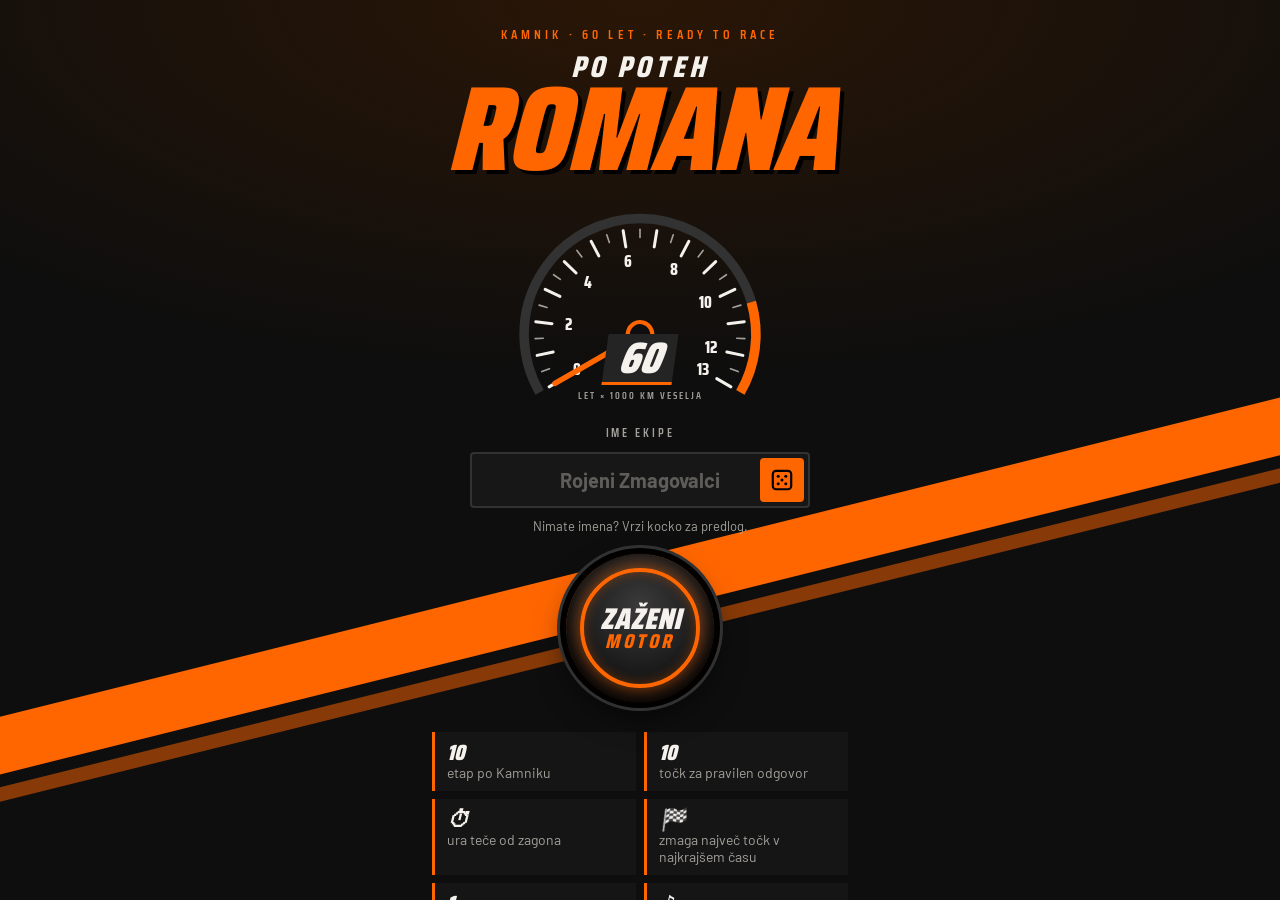
==== commit 91f98745: "Navodila: nov zapis 6. pravila (Ustvarjaj spomine) Co-Authored-By: Claude Opus 5.5 <noreply@anthropi" ====
--- a/index.html
+++ b/index.html
@@ -76,7 +76,7 @@
       <button type="button" class="ghost-btn" data-open-board>Lestvica v živo</button>
     </div>
     <button id="install-btn" class="ghost-btn" hidden>Namesti v garažo (domači zaslon)</button>
-    <p class="version">različica 16 · 17. 11. 2026</p>
+    <p class="version">različica 17 · 17. 11. 2026</p>
     <p id="ios-hint" class="hint small" hidden>Na iPhonu: <b>Deli</b> → <b>Dodaj na začetni zaslon</b></p>
   </div>
 </section>
@@ -368,8 +368,8 @@
           </div>
           <div class="gs-copy">
             <p class="gs-num">Pravilo 6 / 9</p>
-            <h3><span class="emo">📸</span> Ustvarjaj spomine!</h3>
-            <p>Na vsaki lokaciji skupina ustvari skupinsko sliko in jo pošlje v pogovorno skupino na WhatsApp <em>PO POTEH ROMANA</em>. 🤳💬</p>
+            <h3><span class="emo">📸</span> Ustvarjaj spomine.</h3>
+            <p>Na vsaki lokaciji skupina ustvari skupinsko sliko in jo pošlje v skupino WhatsApp <em>PO POTEH ROMANA</em>.</p>
           </div>
         </section>
 
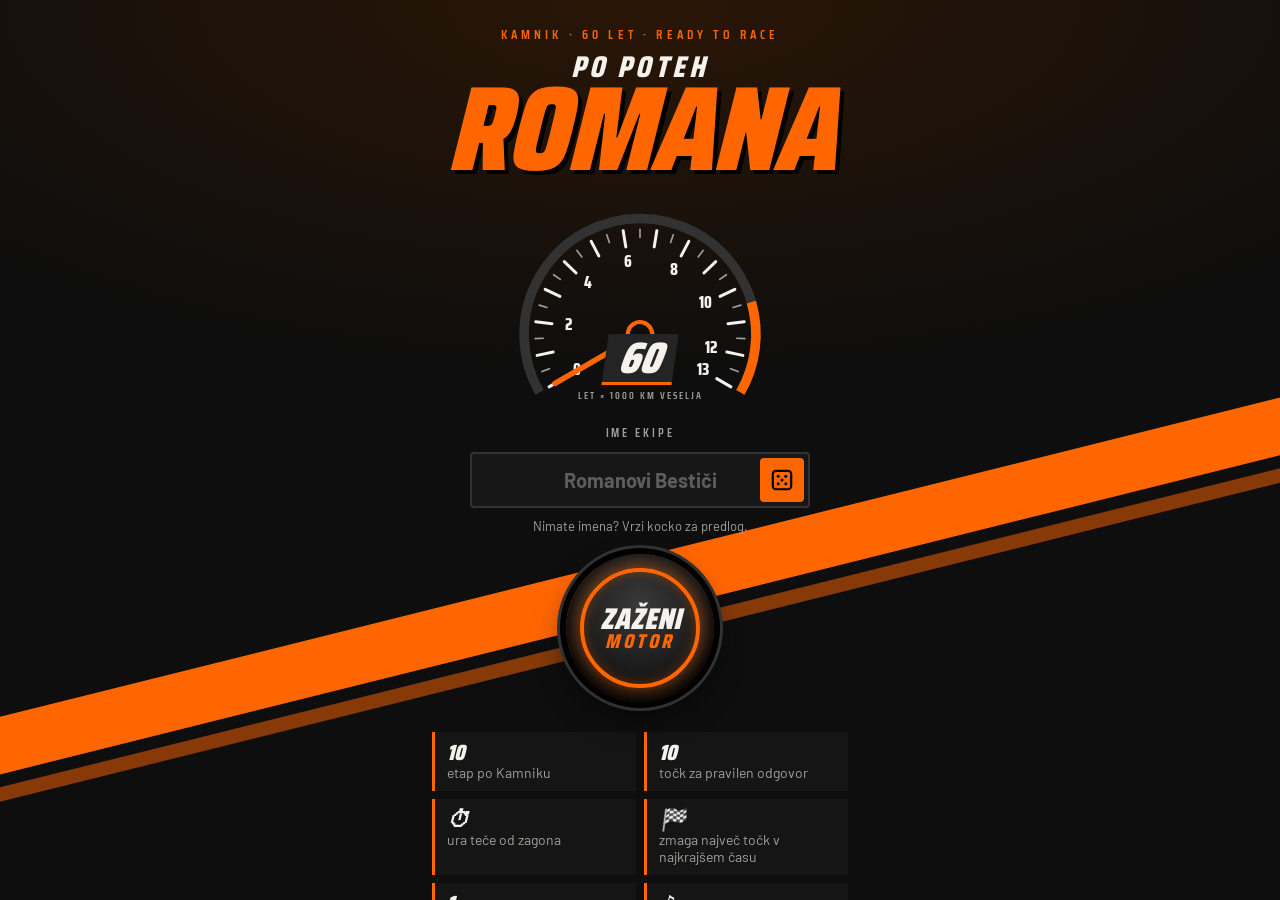
==== commit c776d09a: "QR koda skupine WhatsApp pri 6. pravilu, nove zanimivosti o Šutenski cerkvi Co-Authored-By: Claude O" ====
--- a/index.html
+++ b/index.html
@@ -76,7 +76,7 @@
       <button type="button" class="ghost-btn" data-open-board>Lestvica v živo</button>
     </div>
     <button id="install-btn" class="ghost-btn" hidden>Namesti v garažo (domači zaslon)</button>
-    <p class="version">različica 17 · 17. 11. 2026</p>
+    <p class="version">različica 18 · 17. 11. 2026</p>
     <p id="ios-hint" class="hint small" hidden>Na iPhonu: <b>Deli</b> → <b>Dodaj na začetni zaslon</b></p>
   </div>
 </section>
@@ -370,6 +370,13 @@
             <p class="gs-num">Pravilo 6 / 9</p>
             <h3><span class="emo">📸</span> Ustvarjaj spomine.</h3>
             <p>Na vsaki lokaciji skupina ustvari skupinsko sliko in jo pošlje v skupino WhatsApp <em>PO POTEH ROMANA</em>.</p>
+            <div class="wa-join">
+              <img src="images/whatsapp-qr.png" alt="QR koda za skupino WhatsApp PO POTEH ROMANA" width="132" height="135">
+              <div class="wa-text">
+                <p><b>📷 Uradni fotograf ekipe</b> naj poskenira QR kodo s telefonom in se pridruži skupini.</p>
+                <a class="wa-btn" href="https://chat.whatsapp.com/BiS7ATw5rTp6DbbZOqu65O?s=qs&amp;p=i&amp;iam=2" target="_blank" rel="noopener">Pridruži se skupini</a>
+              </div>
+            </div>
           </div>
         </section>
 
--- a/app.css
+++ b/app.css
@@ -586,3 +586,11 @@
 @media (min-height:760px){.art-ignite .mini-tach{width:200px}.mini-ign{transform:scale(1.15)}.radio-box{transform:scale(1.12)}.ans-list{transform:scale(1.08)}.cam{transform:scale(1.1)}.mb{transform:scale(1.08)}.flag{transform:scale(1.2)}}
 .cam-crew{font-size:23px;gap:1px}
 .ans-q{font:800 italic 14px var(--display);letter-spacing:.06em;text-transform:uppercase;color:var(--mute);margin-bottom:2px}
+
+/* skupina WhatsApp (pravilo 6) */
+.wa-join{display:flex;gap:14px;align-items:center;margin-top:14px;padding:12px;background:#0f0f0f;border:1px solid #2e2e2e;border-left:4px solid var(--orange);border-radius:6px}
+.wa-join img{flex:none;width:118px;height:auto;background:#fff;padding:6px;border-radius:6px}
+.wa-text p{font-size:14.5px!important;line-height:1.4!important;margin:0 0 10px!important}
+.wa-btn{display:inline-flex;align-items:center;justify-content:center;min-height:44px;padding:8px 14px;border-radius:3px;background:var(--orange);color:#000;font:900 italic 15px var(--display);letter-spacing:.06em;text-transform:uppercase;text-decoration:none;box-shadow:3px 3px 0 #000}
+.wa-btn:active{transform:translate(2px,2px);box-shadow:1px 1px 0 #000}
+.gs.is-active .gs-copy>*:nth-child(5){animation-delay:.28s}
